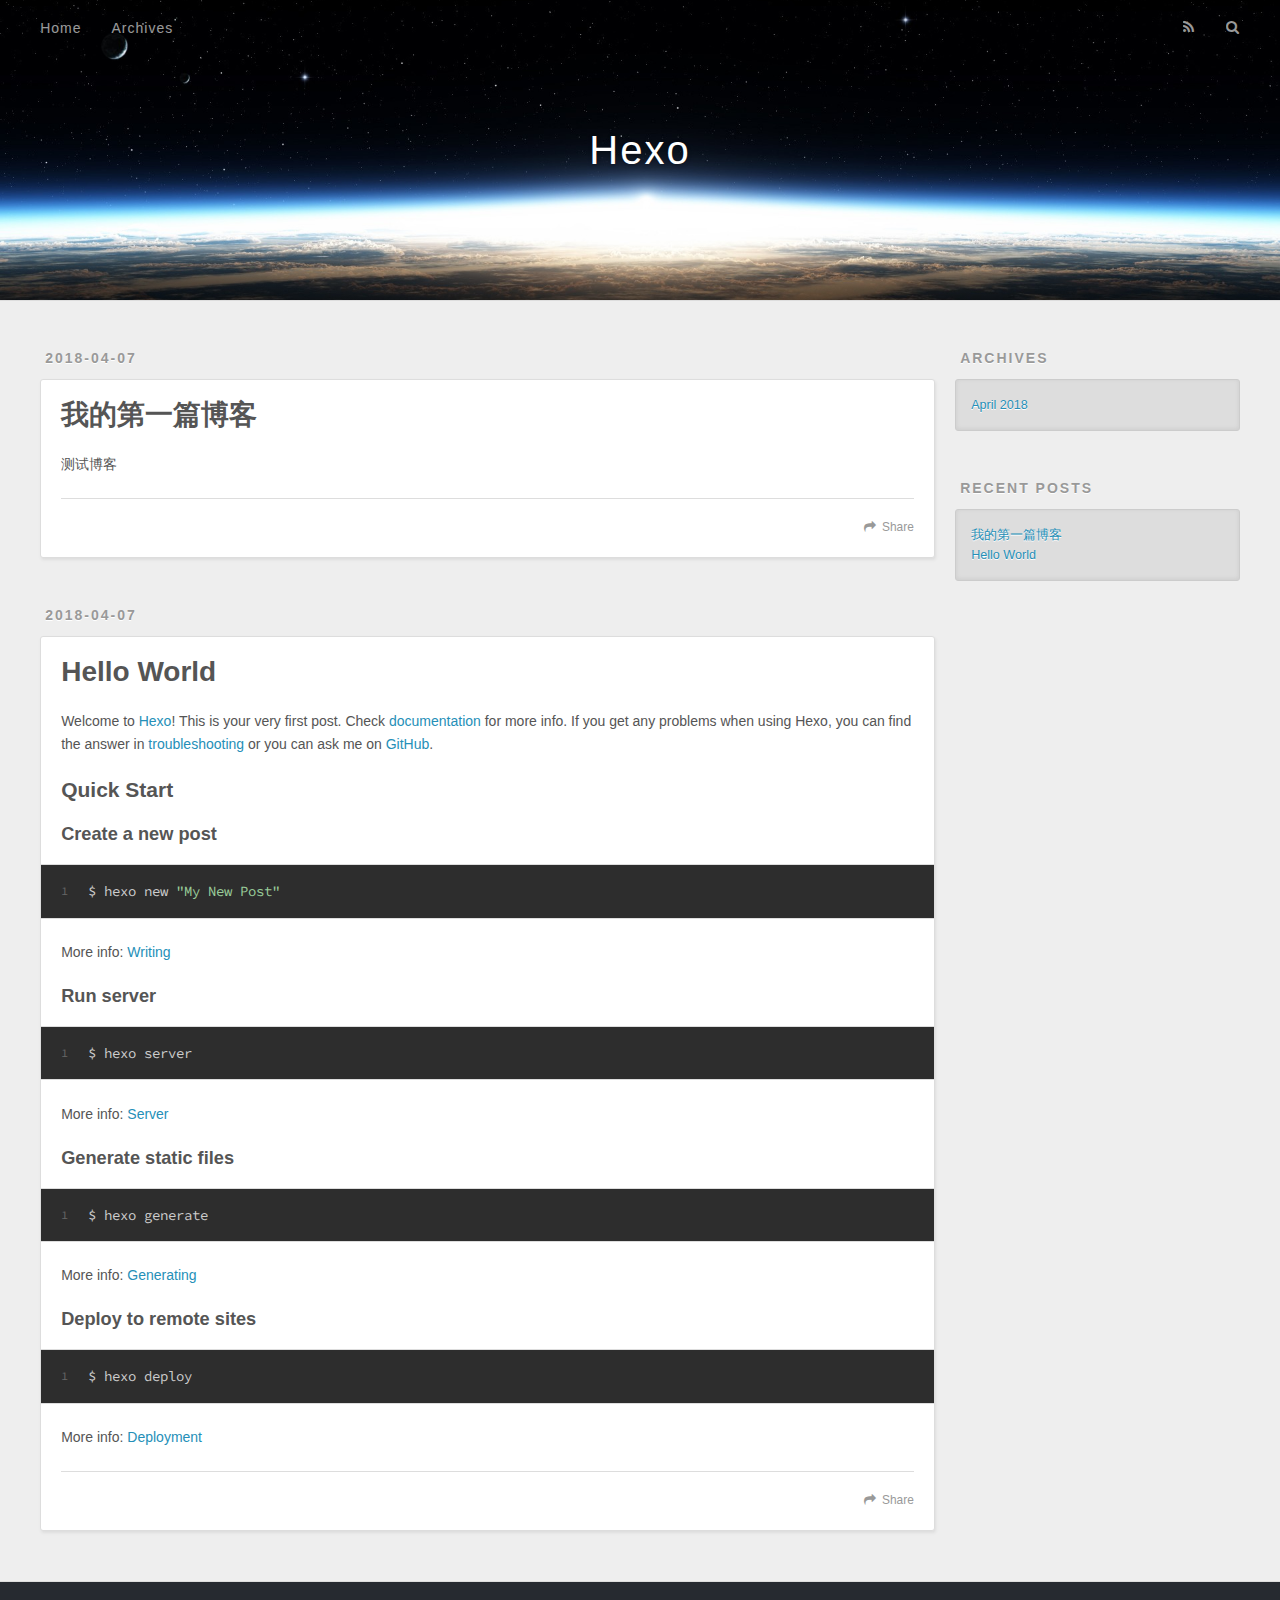
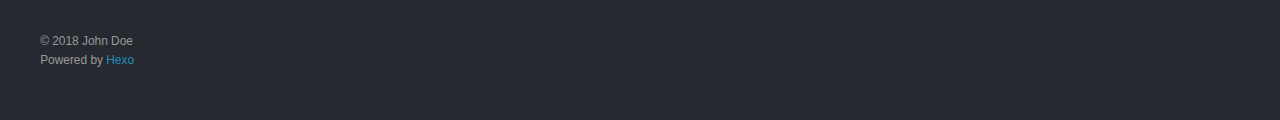
==== index.html @ ef16fef9 "Site updated: 2018-04-07 22:58:11" ====
<!DOCTYPE html>
<html>
<head>
  <meta charset="utf-8">
  
  <title>Hexo</title>
  <meta name="viewport" content="width=device-width, initial-scale=1, maximum-scale=1">
  <meta property="og:type" content="website">
<meta property="og:title" content="Hexo">
<meta property="og:url" content="http://yoursite.com/index.html">
<meta property="og:site_name" content="Hexo">
<meta property="og:locale" content="default">
<meta name="twitter:card" content="summary">
<meta name="twitter:title" content="Hexo">
  
    <link rel="alternate" href="/atom.xml" title="Hexo" type="application/atom+xml">
  
  
    <link rel="icon" href="/favicon.png">
  
  
    <link href="//fonts.googleapis.com/css?family=Source+Code+Pro" rel="stylesheet" type="text/css">
  
  <link rel="stylesheet" href="/css/style.css">
  

</head>

<body>
  <div id="container">
    <div id="wrap">
      <header id="header">
  <div id="banner"></div>
  <div id="header-outer" class="outer">
    <div id="header-title" class="inner">
      <h1 id="logo-wrap">
        <a href="/" id="logo">Hexo</a>
      </h1>
      
    </div>
    <div id="header-inner" class="inner">
      <nav id="main-nav">
        <a id="main-nav-toggle" class="nav-icon"></a>
        
          <a class="main-nav-link" href="/">Home</a>
        
          <a class="main-nav-link" href="/archives">Archives</a>
        
      </nav>
      <nav id="sub-nav">
        
          <a id="nav-rss-link" class="nav-icon" href="/atom.xml" title="RSS Feed"></a>
        
        <a id="nav-search-btn" class="nav-icon" title="Search"></a>
      </nav>
      <div id="search-form-wrap">
        <form action="//google.com/search" method="get" accept-charset="UTF-8" class="search-form"><input type="search" name="q" class="search-form-input" placeholder="Search"><button type="submit" class="search-form-submit">&#xF002;</button><input type="hidden" name="sitesearch" value="http://yoursite.com"></form>
      </div>
    </div>
  </div>
</header>
      <div class="outer">
        <section id="main">
  
    <article id="post-我的第一篇博客" class="article article-type-post" itemscope itemprop="blogPost">
  <div class="article-meta">
    <a href="/2018/04/07/我的第一篇博客/" class="article-date">
  <time datetime="2018-04-07T14:52:56.000Z" itemprop="datePublished">2018-04-07</time>
</a>
    
  </div>
  <div class="article-inner">
    
    
      <header class="article-header">
        
  
    <h1 itemprop="name">
      <a class="article-title" href="/2018/04/07/我的第一篇博客/">我的第一篇博客</a>
    </h1>
  

      </header>
    
    <div class="article-entry" itemprop="articleBody">
      
        <p>测试博客</p>

      
    </div>
    <footer class="article-footer">
      <a data-url="http://yoursite.com/2018/04/07/我的第一篇博客/" data-id="cjfpi7eog0001kys7qagtbbgw" class="article-share-link">Share</a>
      
      
    </footer>
  </div>
  
</article>


  
    <article id="post-hello-world" class="article article-type-post" itemscope itemprop="blogPost">
  <div class="article-meta">
    <a href="/2018/04/07/hello-world/" class="article-date">
  <time datetime="2018-04-07T14:09:27.000Z" itemprop="datePublished">2018-04-07</time>
</a>
    
  </div>
  <div class="article-inner">
    
    
      <header class="article-header">
        
  
    <h1 itemprop="name">
      <a class="article-title" href="/2018/04/07/hello-world/">Hello World</a>
    </h1>
  

      </header>
    
    <div class="article-entry" itemprop="articleBody">
      
        <p>Welcome to <a href="https://hexo.io/" target="_blank" rel="noopener">Hexo</a>! This is your very first post. Check <a href="https://hexo.io/docs/" target="_blank" rel="noopener">documentation</a> for more info. If you get any problems when using Hexo, you can find the answer in <a href="https://hexo.io/docs/troubleshooting.html" target="_blank" rel="noopener">troubleshooting</a> or you can ask me on <a href="https://github.com/hexojs/hexo/issues" target="_blank" rel="noopener">GitHub</a>.</p>
<h2 id="Quick-Start"><a href="#Quick-Start" class="headerlink" title="Quick Start"></a>Quick Start</h2><h3 id="Create-a-new-post"><a href="#Create-a-new-post" class="headerlink" title="Create a new post"></a>Create a new post</h3><figure class="highlight bash"><table><tr><td class="gutter"><pre><span class="line">1</span><br></pre></td><td class="code"><pre><span class="line">$ hexo new <span class="string">"My New Post"</span></span><br></pre></td></tr></table></figure>
<p>More info: <a href="https://hexo.io/docs/writing.html" target="_blank" rel="noopener">Writing</a></p>
<h3 id="Run-server"><a href="#Run-server" class="headerlink" title="Run server"></a>Run server</h3><figure class="highlight bash"><table><tr><td class="gutter"><pre><span class="line">1</span><br></pre></td><td class="code"><pre><span class="line">$ hexo server</span><br></pre></td></tr></table></figure>
<p>More info: <a href="https://hexo.io/docs/server.html" target="_blank" rel="noopener">Server</a></p>
<h3 id="Generate-static-files"><a href="#Generate-static-files" class="headerlink" title="Generate static files"></a>Generate static files</h3><figure class="highlight bash"><table><tr><td class="gutter"><pre><span class="line">1</span><br></pre></td><td class="code"><pre><span class="line">$ hexo generate</span><br></pre></td></tr></table></figure>
<p>More info: <a href="https://hexo.io/docs/generating.html" target="_blank" rel="noopener">Generating</a></p>
<h3 id="Deploy-to-remote-sites"><a href="#Deploy-to-remote-sites" class="headerlink" title="Deploy to remote sites"></a>Deploy to remote sites</h3><figure class="highlight bash"><table><tr><td class="gutter"><pre><span class="line">1</span><br></pre></td><td class="code"><pre><span class="line">$ hexo deploy</span><br></pre></td></tr></table></figure>
<p>More info: <a href="https://hexo.io/docs/deployment.html" target="_blank" rel="noopener">Deployment</a></p>

      
    </div>
    <footer class="article-footer">
      <a data-url="http://yoursite.com/2018/04/07/hello-world/" data-id="cjfpi7eo90000kys7utnpmpdx" class="article-share-link">Share</a>
      
      
    </footer>
  </div>
  
</article>


  

</section>
        
          <aside id="sidebar">
  
    

  
    

  
    
  
    
  <div class="widget-wrap">
    <h3 class="widget-title">Archives</h3>
    <div class="widget">
      <ul class="archive-list"><li class="archive-list-item"><a class="archive-list-link" href="/archives/2018/04/">April 2018</a></li></ul>
    </div>
  </div>


  
    
  <div class="widget-wrap">
    <h3 class="widget-title">Recent Posts</h3>
    <div class="widget">
      <ul>
        
          <li>
            <a href="/2018/04/07/我的第一篇博客/">我的第一篇博客</a>
          </li>
        
          <li>
            <a href="/2018/04/07/hello-world/">Hello World</a>
          </li>
        
      </ul>
    </div>
  </div>

  
</aside>
        
      </div>
      <footer id="footer">
  
  <div class="outer">
    <div id="footer-info" class="inner">
      &copy; 2018 John Doe<br>
      Powered by <a href="http://hexo.io/" target="_blank">Hexo</a>
    </div>
  </div>
</footer>
    </div>
    <nav id="mobile-nav">
  
    <a href="/" class="mobile-nav-link">Home</a>
  
    <a href="/archives" class="mobile-nav-link">Archives</a>
  
</nav>
    

<script src="//ajax.googleapis.com/ajax/libs/jquery/2.0.3/jquery.min.js"></script>


  <link rel="stylesheet" href="/fancybox/jquery.fancybox.css">
  <script src="/fancybox/jquery.fancybox.pack.js"></script>


<script src="/js/script.js"></script>

  </div>
</body>
</html>
---- css/style.css ----
body {
  width: 100%;
}
body:before,
body:after {
  content: "";
  display: table;
}
body:after {
  clear: both;
}
html,
body,
div,
span,
applet,
object,
iframe,
h1,
h2,
h3,
h4,
h5,
h6,
p,
blockquote,
pre,
a,
abbr,
acronym,
address,
big,
cite,
code,
del,
dfn,
em,
img,
ins,
kbd,
q,
s,
samp,
small,
strike,
strong,
sub,
sup,
tt,
var,
dl,
dt,
dd,
ol,
ul,
li,
fieldset,
form,
label,
legend,
table,
caption,
tbody,
tfoot,
thead,
tr,
th,
td {
  margin: 0;
  padding: 0;
  border: 0;
  outline: 0;
  font-weight: inherit;
  font-style: inherit;
  font-family: inherit;
  font-size: 100%;
  vertical-align: baseline;
}
body {
  line-height: 1;
  color: #000;
  background: #fff;
}
ol,
ul {
  list-style: none;
}
table {
  border-collapse: separate;
  border-spacing: 0;
  vertical-align: middle;
}
caption,
th,
td {
  text-align: left;
  font-weight: normal;
  vertical-align: middle;
}
a img {
  border: none;
}
input,
button {
  margin: 0;
  padding: 0;
}
input::-moz-focus-inner,
button::-moz-focus-inner {
  border: 0;
  padding: 0;
}
@font-face {
  font-family: FontAwesome;
  font-style: normal;
  font-weight: normal;
  src: url("fonts/fontawesome-webfont.eot?v=#4.0.3");
  src: url("fonts/fontawesome-webfont.eot?#iefix&v=#4.0.3") format("embedded-opentype"), url("fonts/fontawesome-webfont.woff?v=#4.0.3") format("woff"), url("fonts/fontawesome-webfont.ttf?v=#4.0.3") format("truetype"), url("fonts/fontawesome-webfont.svg#fontawesomeregular?v=#4.0.3") format("svg");
}
html,
body,
#container {
  height: 100%;
}
body {
  background: #eee;
  font: 14px "Helvetica Neue", Helvetica, Arial, sans-serif;
  -webkit-text-size-adjust: 100%;
}
.outer {
  max-width: 1220px;
  margin: 0 auto;
  padding: 0 20px;
}
.outer:before,
.outer:after {
  content: "";
  display: table;
}
.outer:after {
  clear: both;
}
.inner {
  display: inline;
  float: left;
  width: 98.33333333333333%;
  margin: 0 0.833333333333333%;
}
.left,
.alignleft {
  float: left;
}
.right,
.alignright {
  float: right;
}
.clear {
  clear: both;
}
#container {
  position: relative;
}
.mobile-nav-on {
  overflow: hidden;
}
#wrap {
  height: 100%;
  width: 100%;
  position: absolute;
  top: 0;
  left: 0;
  -webkit-transition: 0.2s ease-out;
  -moz-transition: 0.2s ease-out;
  -ms-transition: 0.2s ease-out;
  transition: 0.2s ease-out;
  z-index: 1;
  background: #eee;
}
.mobile-nav-on #wrap {
  left: 280px;
}
@media screen and (min-width: 768px) {
  #main {
    display: inline;
    float: left;
    width: 73.33333333333333%;
    margin: 0 0.833333333333333%;
  }
}
.article-date,
.article-category-link,
.archive-year,
.widget-title {
  text-decoration: none;
  text-transform: uppercase;
  letter-spacing: 2px;
  color: #999;
  margin-bottom: 1em;
  margin-left: 5px;
  line-height: 1em;
  text-shadow: 0 1px #fff;
  font-weight: bold;
}
.article-inner,
.archive-article-inner {
  background: #fff;
  -webkit-box-shadow: 1px 2px 3px #ddd;
  box-shadow: 1px 2px 3px #ddd;
  border: 1px solid #ddd;
  border-radius: 3px;
}
.article-entry h1,
.widget h1 {
  font-size: 2em;
}
.article-entry h2,
.widget h2 {
  font-size: 1.5em;
}
.article-entry h3,
.widget h3 {
  font-size: 1.3em;
}
.article-entry h4,
.widget h4 {
  font-size: 1.2em;
}
.article-entry h5,
.widget h5 {
  font-size: 1em;
}
.article-entry h6,
.widget h6 {
  font-size: 1em;
  color: #999;
}
.article-entry hr,
.widget hr {
  border: 1px dashed #ddd;
}
.article-entry strong,
.widget strong {
  font-weight: bold;
}
.article-entry em,
.widget em,
.article-entry cite,
.widget cite {
  font-style: italic;
}
.article-entry sup,
.widget sup,
.article-entry sub,
.widget sub {
  font-size: 0.75em;
  line-height: 0;
  position: relative;
  vertical-align: baseline;
}
.article-entry sup,
.widget sup {
  top: -0.5em;
}
.article-entry sub,
.widget sub {
  bottom: -0.2em;
}
.article-entry small,
.widget small {
  font-size: 0.85em;
}
.article-entry acronym,
.widget acronym,
.article-entry abbr,
.widget abbr {
  border-bottom: 1px dotted;
}
.article-entry ul,
.widget ul,
.article-entry ol,
.widget ol,
.article-entry dl,
.widget dl {
  margin: 0 20px;
  line-height: 1.6em;
}
.article-entry ul ul,
.widget ul ul,
.article-entry ol ul,
.widget ol ul,
.article-entry ul ol,
.widget ul ol,
.article-entry ol ol,
.widget ol ol {
  margin-top: 0;
  margin-bottom: 0;
}
.article-entry ul,
.widget ul {
  list-style: disc;
}
.article-entry ol,
.widget ol {
  list-style: decimal;
}
.article-entry dt,
.widget dt {
  font-weight: bold;
}
#header {
  height: 300px;
  position: relative;
  border-bottom: 1px solid #ddd;
}
#header:before,
#header:after {
  content: "";
  position: absolute;
  left: 0;
  right: 0;
  height: 40px;
}
#header:before {
  top: 0;
  background: -webkit-linear-gradient(rgba(0,0,0,0.2), transparent);
  background: -moz-linear-gradient(rgba(0,0,0,0.2), transparent);
  background: -ms-linear-gradient(rgba(0,0,0,0.2), transparent);
  background: linear-gradient(rgba(0,0,0,0.2), transparent);
}
#header:after {
  bottom: 0;
  background: -webkit-linear-gradient(transparent, rgba(0,0,0,0.2));
  background: -moz-linear-gradient(transparent, rgba(0,0,0,0.2));
  background: -ms-linear-gradient(transparent, rgba(0,0,0,0.2));
  background: linear-gradient(transparent, rgba(0,0,0,0.2));
}
#header-outer {
  height: 100%;
  position: relative;
}
#header-inner {
  position: relative;
  overflow: hidden;
}
#banner {
  position: absolute;
  top: 0;
  left: 0;
  width: 100%;
  height: 100%;
  background: url("images/banner.jpg") center #000;
  -webkit-background-size: cover;
  -moz-background-size: cover;
  background-size: cover;
  z-index: -1;
}
#header-title {
  text-align: center;
  height: 40px;
  position: absolute;
  top: 50%;
  left: 0;
  margin-top: -20px;
}
#logo,
#subtitle {
  text-decoration: none;
  color: #fff;
  font-weight: 300;
  text-shadow: 0 1px 4px rgba(0,0,0,0.3);
}
#logo {
  font-size: 40px;
  line-height: 40px;
  letter-spacing: 2px;
}
#subtitle {
  font-size: 16px;
  line-height: 16px;
  letter-spacing: 1px;
}
#subtitle-wrap {
  margin-top: 16px;
}
#main-nav {
  float: left;
  margin-left: -15px;
}
.nav-icon,
.main-nav-link {
  float: left;
  color: #fff;
  opacity: 0.6;
  text-decoration: none;
  text-shadow: 0 1px rgba(0,0,0,0.2);
  -webkit-transition: opacity 0.2s;
  -moz-transition: opacity 0.2s;
  -ms-transition: opacity 0.2s;
  transition: opacity 0.2s;
  display: block;
  padding: 20px 15px;
}
.nav-icon:hover,
.main-nav-link:hover {
  opacity: 1;
}
.nav-icon {
  font-family: FontAwesome;
  text-align: center;
  font-size: 14px;
  width: 14px;
  height: 14px;
  padding: 20px 15px;
  position: relative;
  cursor: pointer;
}
.main-nav-link {
  font-weight: 300;
  letter-spacing: 1px;
}
@media screen and (max-width: 479px) {
  .main-nav-link {
    display: none;
  }
}
#main-nav-toggle {
  display: none;
}
#main-nav-toggle:before {
  content: "\f0c9";
}
@media screen and (max-width: 479px) {
  #main-nav-toggle {
    display: block;
  }
}
#sub-nav {
  float: right;
  margin-right: -15px;
}
#nav-rss-link:before {
  content: "\f09e";
}
#nav-search-btn:before {
  content: "\f002";
}
#search-form-wrap {
  position: absolute;
  top: 15px;
  width: 150px;
  height: 30px;
  right: -150px;
  opacity: 0;
  -webkit-transition: 0.2s ease-out;
  -moz-transition: 0.2s ease-out;
  -ms-transition: 0.2s ease-out;
  transition: 0.2s ease-out;
}
#search-form-wrap.on {
  opacity: 1;
  right: 0;
}
@media screen and (max-width: 479px) {
  #search-form-wrap {
    width: 100%;
    right: -100%;
  }
}
.search-form {
  position: absolute;
  top: 0;
  left: 0;
  right: 0;
  background: #fff;
  padding: 5px 15px;
  border-radius: 15px;
  -webkit-box-shadow: 0 0 10px rgba(0,0,0,0.3);
  box-shadow: 0 0 10px rgba(0,0,0,0.3);
}
.search-form-input {
  border: none;
  background: none;
  color: #555;
  width: 100%;
  font: 13px "Helvetica Neue", Helvetica, Arial, sans-serif;
  outline: none;
}
.search-form-input::-webkit-search-results-decoration,
.search-form-input::-webkit-search-cancel-button {
  -webkit-appearance: none;
}
.search-form-submit {
  position: absolute;
  top: 50%;
  right: 10px;
  margin-top: -7px;
  font: 13px FontAwesome;
  border: none;
  background: none;
  color: #bbb;
  cursor: pointer;
}
.search-form-submit:hover,
.search-form-submit:focus {
  color: #777;
}
.article {
  margin: 50px 0;
}
.article-inner {
  overflow: hidden;
}
.article-meta:before,
.article-meta:after {
  content: "";
  display: table;
}
.article-meta:after {
  clear: both;
}
.article-date {
  float: left;
}
.article-category {
  float: left;
  line-height: 1em;
  color: #ccc;
  text-shadow: 0 1px #fff;
  margin-left: 8px;
}
.article-category:before {
  content: "\2022";
}
.article-category-link {
  margin: 0 12px 1em;
}
.article-header {
  padding: 20px 20px 0;
}
.article-title {
  text-decoration: none;
  font-size: 2em;
  font-weight: bold;
  color: #555;
  line-height: 1.1em;
  -webkit-transition: color 0.2s;
  -moz-transition: color 0.2s;
  -ms-transition: color 0.2s;
  transition: color 0.2s;
}
a.article-title:hover {
  color: #258fb8;
}
.article-entry {
  color: #555;
  padding: 0 20px;
}
.article-entry:before,
.article-entry:after {
  content: "";
  display: table;
}
.article-entry:after {
  clear: both;
}
.article-entry p,
.article-entry table {
  line-height: 1.6em;
  margin: 1.6em 0;
}
.article-entry h1,
.article-entry h2,
.article-entry h3,
.article-entry h4,
.article-entry h5,
.article-entry h6 {
  font-weight: bold;
}
.article-entry h1,
.article-entry h2,
.article-entry h3,
.article-entry h4,
.article-entry h5,
.article-entry h6 {
  line-height: 1.1em;
  margin: 1.1em 0;
}
.article-entry a {
  color: #258fb8;
  text-decoration: none;
}
.article-entry a:hover {
  text-decoration: underline;
}
.article-entry ul,
.article-entry ol,
.article-entry dl {
  margin-top: 1.6em;
  margin-bottom: 1.6em;
}
.article-entry img,
.article-entry video {
  max-width: 100%;
  height: auto;
  display: block;
  margin: auto;
}
.article-entry iframe {
  border: none;
}
.article-entry table {
  width: 100%;
  border-collapse: collapse;
  border-spacing: 0;
}
.article-entry th {
  font-weight: bold;
  border-bottom: 3px solid #ddd;
  padding-bottom: 0.5em;
}
.article-entry td {
  border-bottom: 1px solid #ddd;
  padding: 10px 0;
}
.article-entry blockquote {
  font-family: Georgia, "Times New Roman", serif;
  font-size: 1.4em;
  margin: 1.6em 20px;
  text-align: center;
}
.article-entry blockquote footer {
  font-size: 14px;
  margin: 1.6em 0;
  font-family: "Helvetica Neue", Helvetica, Arial, sans-serif;
}
.article-entry blockquote footer cite:before {
  content: "—";
  padding: 0 0.5em;
}
.article-entry .pullquote {
  text-align: left;
  width: 45%;
  margin: 0;
}
.article-entry .pullquote.left {
  margin-left: 0.5em;
  margin-right: 1em;
}
.article-entry .pullquote.right {
  margin-right: 0.5em;
  margin-left: 1em;
}
.article-entry .caption {
  color: #999;
  display: block;
  font-size: 0.9em;
  margin-top: 0.5em;
  position: relative;
  text-align: center;
}
.article-entry .video-container {
  position: relative;
  padding-top: 56.25%;
  height: 0;
  overflow: hidden;
}
.article-entry .video-container iframe,
.article-entry .video-container object,
.article-entry .video-container embed {
  position: absolute;
  top: 0;
  left: 0;
  width: 100%;
  height: 100%;
  margin-top: 0;
}
.article-more-link a {
  display: inline-block;
  line-height: 1em;
  padding: 6px 15px;
  border-radius: 15px;
  background: #eee;
  color: #999;
  text-shadow: 0 1px #fff;
  text-decoration: none;
}
.article-more-link a:hover {
  background: #258fb8;
  color: #fff;
  text-decoration: none;
  text-shadow: 0 1px #1e7293;
}
.article-footer {
  font-size: 0.85em;
  line-height: 1.6em;
  border-top: 1px solid #ddd;
  padding-top: 1.6em;
  margin: 0 20px 20px;
}
.article-footer:before,
.article-footer:after {
  content: "";
  display: table;
}
.article-footer:after {
  clear: both;
}
.article-footer a {
  color: #999;
  text-decoration: none;
}
.article-footer a:hover {
  color: #555;
}
.article-tag-list-item {
  float: left;
  margin-right: 10px;
}
.article-tag-list-link:before {
  content: "#";
}
.article-comment-link {
  float: right;
}
.article-comment-link:before {
  content: "\f075";
  font-family: FontAwesome;
  padding-right: 8px;
}
.article-share-link {
  cursor: pointer;
  float: right;
  margin-left: 20px;
}
.article-share-link:before {
  content: "\f064";
  font-family: FontAwesome;
  padding-right: 6px;
}
#article-nav {
  position: relative;
}
#article-nav:before,
#article-nav:after {
  content: "";
  display: table;
}
#article-nav:after {
  clear: both;
}
@media screen and (min-width: 768px) {
  #article-nav {
    margin: 50px 0;
  }
  #article-nav:before {
    width: 8px;
    height: 8px;
    position: absolute;
    top: 50%;
    left: 50%;
    margin-top: -4px;
    margin-left: -4px;
    content: "";
    border-radius: 50%;
    background: #ddd;
    -webkit-box-shadow: 0 1px 2px #fff;
    box-shadow: 0 1px 2px #fff;
  }
}
.article-nav-link-wrap {
  text-decoration: none;
  text-shadow: 0 1px #fff;
  color: #999;
  -webkit-box-sizing: border-box;
  -moz-box-sizing: border-box;
  box-sizing: border-box;
  margin-top: 50px;
  text-align: center;
  display: block;
}
.article-nav-link-wrap:hover {
  color: #555;
}
@media screen and (min-width: 768px) {
  .article-nav-link-wrap {
    width: 50%;
    margin-top: 0;
  }
}
@media screen and (min-width: 768px) {
  #article-nav-newer {
    float: left;
    text-align: right;
    padding-right: 20px;
  }
}
@media screen and (min-width: 768px) {
  #article-nav-older {
    float: right;
    text-align: left;
    padding-left: 20px;
  }
}
.article-nav-caption {
  text-transform: uppercase;
  letter-spacing: 2px;
  color: #ddd;
  line-height: 1em;
  font-weight: bold;
}
#article-nav-newer .article-nav-caption {
  margin-right: -2px;
}
.article-nav-title {
  font-size: 0.85em;
  line-height: 1.6em;
  margin-top: 0.5em;
}
.article-share-box {
  position: absolute;
  display: none;
  background: #fff;
  -webkit-box-shadow: 1px 2px 10px rgba(0,0,0,0.2);
  box-shadow: 1px 2px 10px rgba(0,0,0,0.2);
  border-radius: 3px;
  margin-left: -145px;
  overflow: hidden;
  z-index: 1;
}
.article-share-box.on {
  display: block;
}
.article-share-input {
  width: 100%;
  background: none;
  -webkit-box-sizing: border-box;
  -moz-box-sizing: border-box;
  box-sizing: border-box;
  font: 14px "Helvetica Neue", Helvetica, Arial, sans-serif;
  padding: 0 15px;
  color: #555;
  outline: none;
  border: 1px solid #ddd;
  border-radius: 3px 3px 0 0;
  height: 36px;
  line-height: 36px;
}
.article-share-links {
  background: #eee;
}
.article-share-links:before,
.article-share-links:after {
  content: "";
  display: table;
}
.article-share-links:after {
  clear: both;
}
.article-share-twitter,
.article-share-facebook,
.article-share-pinterest,
.article-share-google {
  width: 50px;
  height: 36px;
  display: block;
  float: left;
  position: relative;
  color: #999;
  text-shadow: 0 1px #fff;
}
.article-share-twitter:before,
.article-share-facebook:before,
.article-share-pinterest:before,
.article-share-google:before {
  font-size: 20px;
  font-family: FontAwesome;
  width: 20px;
  height: 20px;
  position: absolute;
  top: 50%;
  left: 50%;
  margin-top: -10px;
  margin-left: -10px;
  text-align: center;
}
.article-share-twitter:hover,
.article-share-facebook:hover,
.article-share-pinterest:hover,
.article-share-google:hover {
  color: #fff;
}
.article-share-twitter:before {
  content: "\f099";
}
.article-share-twitter:hover {
  background: #00aced;
  text-shadow: 0 1px #008abe;
}
.article-share-facebook:before {
  content: "\f09a";
}
.article-share-facebook:hover {
  background: #3b5998;
  text-shadow: 0 1px #2f477a;
}
.article-share-pinterest:before {
  content: "\f0d2";
}
.article-share-pinterest:hover {
  background: #cb2027;
  text-shadow: 0 1px #a21a1f;
}
.article-share-google:before {
  content: "\f0d5";
}
.article-share-google:hover {
  background: #dd4b39;
  text-shadow: 0 1px #be3221;
}
.article-gallery {
  background: #000;
  position: relative;
}
.article-gallery-photos {
  position: relative;
  overflow: hidden;
}
.article-gallery-img {
  display: none;
  max-width: 100%;
}
.article-gallery-img:first-child {
  display: block;
}
.article-gallery-img.loaded {
  position: absolute;
  display: block;
}
.article-gallery-img img {
  display: block;
  max-width: 100%;
  margin: 0 auto;
}
#comments {
  background: #fff;
  -webkit-box-shadow: 1px 2px 3px #ddd;
  box-shadow: 1px 2px 3px #ddd;
  padding: 20px;
  border: 1px solid #ddd;
  border-radius: 3px;
  margin: 50px 0;
}
#comments a {
  color: #258fb8;
}
.archives-wrap {
  margin: 50px 0;
}
.archives:before,
.archives:after {
  content: "";
  display: table;
}
.archives:after {
  clear: both;
}
.archive-year-wrap {
  margin-bottom: 1em;
}
.archives {
  -webkit-column-gap: 10px;
  -moz-column-gap: 10px;
  column-gap: 10px;
}
@media screen and (min-width: 480px) and (max-width: 767px) {
  .archives {
    -webkit-column-count: 2;
    -moz-column-count: 2;
    column-count: 2;
  }
}
@media screen and (min-width: 768px) {
  .archives {
    -webkit-column-count: 3;
    -moz-column-count: 3;
    column-count: 3;
  }
}
.archive-article {
  -webkit-column-break-inside: avoid;
  page-break-inside: avoid;
  overflow: hidden;
  break-inside: avoid-column;
}
.archive-article-inner {
  padding: 10px;
  margin-bottom: 15px;
}
.archive-article-title {
  text-decoration: none;
  font-weight: bold;
  color: #555;
  -webkit-transition: color 0.2s;
  -moz-transition: color 0.2s;
  -ms-transition: color 0.2s;
  transition: color 0.2s;
  line-height: 1.6em;
}
.archive-article-title:hover {
  color: #258fb8;
}
.archive-article-footer {
  margin-top: 1em;
}
.archive-article-date {
  color: #999;
  text-decoration: none;
  font-size: 0.85em;
  line-height: 1em;
  margin-bottom: 0.5em;
  display: block;
}
#page-nav {
  margin: 50px auto;
  background: #fff;
  -webkit-box-shadow: 1px 2px 3px #ddd;
  box-shadow: 1px 2px 3px #ddd;
  border: 1px solid #ddd;
  border-radius: 3px;
  text-align: center;
  color: #999;
  overflow: hidden;
}
#page-nav:before,
#page-nav:after {
  content: "";
  display: table;
}
#page-nav:after {
  clear: both;
}
#page-nav a,
#page-nav span {
  padding: 10px 20px;
  line-height: 1;
  height: 2ex;
}
#page-nav a {
  color: #999;
  text-decoration: none;
}
#page-nav a:hover {
  background: #999;
  color: #fff;
}
#page-nav .prev {
  float: left;
}
#page-nav .next {
  float: right;
}
#page-nav .page-number {
  display: inline-block;
}
@media screen and (max-width: 479px) {
  #page-nav .page-number {
    display: none;
  }
}
#page-nav .current {
  color: #555;
  font-weight: bold;
}
#page-nav .space {
  color: #ddd;
}
#footer {
  background: #262a30;
  padding: 50px 0;
  border-top: 1px solid #ddd;
  color: #999;
}
#footer a {
  color: #258fb8;
  text-decoration: none;
}
#footer a:hover {
  text-decoration: underline;
}
#footer-info {
  line-height: 1.6em;
  font-size: 0.85em;
}
.article-entry pre,
.article-entry .highlight {
  background: #2d2d2d;
  margin: 0 -20px;
  padding: 15px 20px;
  border-style: solid;
  border-color: #ddd;
  border-width: 1px 0;
  overflow: auto;
  color: #ccc;
  line-height: 22.400000000000002px;
}
.article-entry .highlight .gutter pre,
.article-entry .gist .gist-file .gist-data .line-numbers {
  color: #666;
  font-size: 0.85em;
}
.article-entry pre,
.article-entry code {
  font-family: "Source Code Pro", Consolas, Monaco, Menlo, Consolas, monospace;
}
.article-entry code {
  background: #eee;
  text-shadow: 0 1px #fff;
  padding: 0 0.3em;
}
.article-entry pre code {
  background: none;
  text-shadow: none;
  padding: 0;
}
.article-entry .highlight pre {
  border: none;
  margin: 0;
  padding: 0;
}
.article-entry .highlight table {
  margin: 0;
  width: auto;
}
.article-entry .highlight td {
  border: none;
  padding: 0;
}
.article-entry .highlight figcaption {
  font-size: 0.85em;
  color: #999;
  line-height: 1em;
  margin-bottom: 1em;
}
.article-entry .highlight figcaption:before,
.article-entry .highlight figcaption:after {
  content: "";
  display: table;
}
.article-entry .highlight figcaption:after {
  clear: both;
}
.article-entry .highlight figcaption a {
  float: right;
}
.article-entry .highlight .gutter pre {
  text-align: right;
  padding-right: 20px;
}
.article-entry .highlight .line {
  height: 22.400000000000002px;
}
.article-entry .highlight .line.marked {
  background: #515151;
}
.article-entry .gist {
  margin: 0 -20px;
  border-style: solid;
  border-color: #ddd;
  border-width: 1px 0;
  background: #2d2d2d;
  padding: 15px 20px 15px 0;
}
.article-entry .gist .gist-file {
  border: none;
  font-family: "Source Code Pro", Consolas, Monaco, Menlo, Consolas, monospace;
  margin: 0;
}
.article-entry .gist .gist-file .gist-data {
  background: none;
  border: none;
}
.article-entry .gist .gist-file .gist-data .line-numbers {
  background: none;
  border: none;
  padding: 0 20px 0 0;
}
.article-entry .gist .gist-file .gist-data .line-data {
  padding: 0 !important;
}
.article-entry .gist .gist-file .highlight {
  margin: 0;
  padding: 0;
  border: none;
}
.article-entry .gist .gist-file .gist-meta {
  background: #2d2d2d;
  color: #999;
  font: 0.85em "Helvetica Neue", Helvetica, Arial, sans-serif;
  text-shadow: 0 0;
  padding: 0;
  margin-top: 1em;
  margin-left: 20px;
}
.article-entry .gist .gist-file .gist-meta a {
  color: #258fb8;
  font-weight: normal;
}
.article-entry .gist .gist-file .gist-meta a:hover {
  text-decoration: underline;
}
pre .comment,
pre .title {
  color: #999;
}
pre .variable,
pre .attribute,
pre .tag,
pre .regexp,
pre .ruby .constant,
pre .xml .tag .title,
pre .xml .pi,
pre .xml .doctype,
pre .html .doctype,
pre .css .id,
pre .css .class,
pre .css .pseudo {
  color: #f2777a;
}
pre .number,
pre .preprocessor,
pre .built_in,
pre .literal,
pre .params,
pre .constant {
  color: #f99157;
}
pre .class,
pre .ruby .class .title,
pre .css .rules .attribute {
  color: #9c9;
}
pre .string,
pre .value,
pre .inheritance,
pre .header,
pre .ruby .symbol,
pre .xml .cdata {
  color: #9c9;
}
pre .css .hexcolor {
  color: #6cc;
}
pre .function,
pre .python .decorator,
pre .python .title,
pre .ruby .function .title,
pre .ruby .title .keyword,
pre .perl .sub,
pre .javascript .title,
pre .coffeescript .title {
  color: #69c;
}
pre .keyword,
pre .javascript .function {
  color: #c9c;
}
@media screen and (max-width: 479px) {
  #mobile-nav {
    position: absolute;
    top: 0;
    left: 0;
    width: 280px;
    height: 100%;
    background: #191919;
    border-right: 1px solid #fff;
  }
}
@media screen and (max-width: 479px) {
  .mobile-nav-link {
    display: block;
    color: #999;
    text-decoration: none;
    padding: 15px 20px;
    font-weight: bold;
  }
  .mobile-nav-link:hover {
    color: #fff;
  }
}
@media screen and (min-width: 768px) {
  #sidebar {
    display: inline;
    float: left;
    width: 23.333333333333332%;
    margin: 0 0.833333333333333%;
  }
}
.widget-wrap {
  margin: 50px 0;
}
.widget {
  color: #777;
  text-shadow: 0 1px #fff;
  background: #ddd;
  -webkit-box-shadow: 0 -1px 4px #ccc inset;
  box-shadow: 0 -1px 4px #ccc inset;
  border: 1px solid #ccc;
  padding: 15px;
  border-radius: 3px;
}
.widget a {
  color: #258fb8;
  text-decoration: none;
}
.widget a:hover {
  text-decoration: underline;
}
.widget ul ul,
.widget ol ul,
.widget dl ul,
.widget ul ol,
.widget ol ol,
.widget dl ol,
.widget ul dl,
.widget ol dl,
.widget dl dl {
  margin-left: 15px;
  list-style: disc;
}
.widget {
  line-height: 1.6em;
  word-wrap: break-word;
  font-size: 0.9em;
}
.widget ul,
.widget ol {
  list-style: none;
  margin: 0;
}
.widget ul ul,
.widget ol ul,
.widget ul ol,
.widget ol ol {
  margin: 0 20px;
}
.widget ul ul,
.widget ol ul {
  list-style: disc;
}
.widget ul ol,
.widget ol ol {
  list-style: decimal;
}
.category-list-count,
.tag-list-count,
.archive-list-count {
  padding-left: 5px;
  color: #999;
  font-size: 0.85em;
}
.category-list-count:before,
.tag-list-count:before,
.archive-list-count:before {
  content: "(";
}
.category-list-count:after,
.tag-list-count:after,
.archive-list-count:after {
  content: ")";
}
.tagcloud a {
  margin-right: 5px;
  display: inline-block;
}
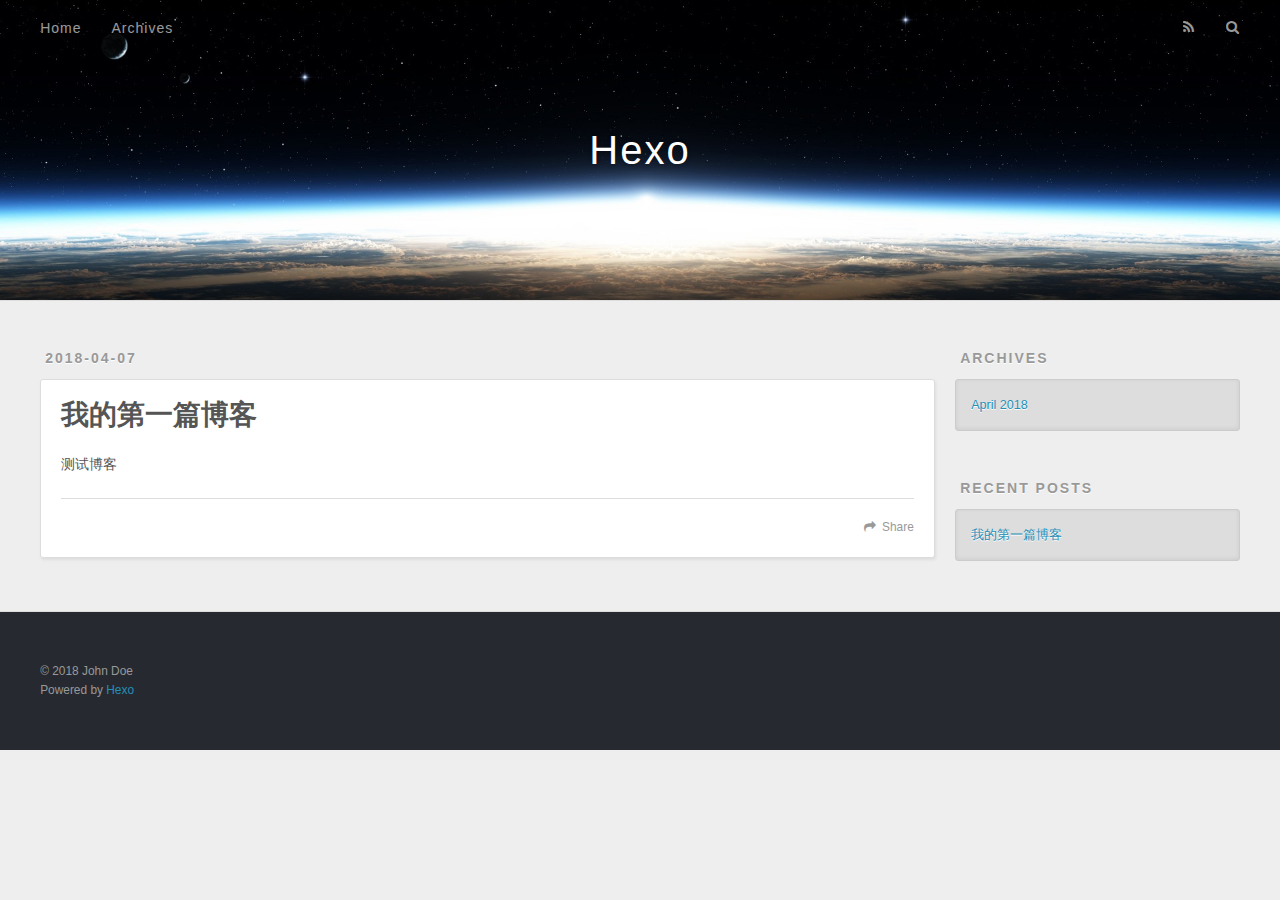
==== commit 4e301dce: "Site updated: 2018-04-07 23:03:08" ====
--- a/index.html
+++ b/index.html
@@ -89,52 +89,7 @@
       
     </div>
     <footer class="article-footer">
-      <a data-url="http://yoursite.com/2018/04/07/我的第一篇博客/" data-id="cjfpi7eog0001kys7qagtbbgw" class="article-share-link">Share</a>
-      
-      
-    </footer>
-  </div>
-  
-</article>
-
-
-  
-    <article id="post-hello-world" class="article article-type-post" itemscope itemprop="blogPost">
-  <div class="article-meta">
-    <a href="/2018/04/07/hello-world/" class="article-date">
-  <time datetime="2018-04-07T14:09:27.000Z" itemprop="datePublished">2018-04-07</time>
-</a>
-    
-  </div>
-  <div class="article-inner">
-    
-    
-      <header class="article-header">
-        
-  
-    <h1 itemprop="name">
-      <a class="article-title" href="/2018/04/07/hello-world/">Hello World</a>
-    </h1>
-  
-
-      </header>
-    
-    <div class="article-entry" itemprop="articleBody">
-      
-        <p>Welcome to <a href="https://hexo.io/" target="_blank" rel="noopener">Hexo</a>! This is your very first post. Check <a href="https://hexo.io/docs/" target="_blank" rel="noopener">documentation</a> for more info. If you get any problems when using Hexo, you can find the answer in <a href="https://hexo.io/docs/troubleshooting.html" target="_blank" rel="noopener">troubleshooting</a> or you can ask me on <a href="https://github.com/hexojs/hexo/issues" target="_blank" rel="noopener">GitHub</a>.</p>
-<h2 id="Quick-Start"><a href="#Quick-Start" class="headerlink" title="Quick Start"></a>Quick Start</h2><h3 id="Create-a-new-post"><a href="#Create-a-new-post" class="headerlink" title="Create a new post"></a>Create a new post</h3><figure class="highlight bash"><table><tr><td class="gutter"><pre><span class="line">1</span><br></pre></td><td class="code"><pre><span class="line">$ hexo new <span class="string">"My New Post"</span></span><br></pre></td></tr></table></figure>
-<p>More info: <a href="https://hexo.io/docs/writing.html" target="_blank" rel="noopener">Writing</a></p>
-<h3 id="Run-server"><a href="#Run-server" class="headerlink" title="Run server"></a>Run server</h3><figure class="highlight bash"><table><tr><td class="gutter"><pre><span class="line">1</span><br></pre></td><td class="code"><pre><span class="line">$ hexo server</span><br></pre></td></tr></table></figure>
-<p>More info: <a href="https://hexo.io/docs/server.html" target="_blank" rel="noopener">Server</a></p>
-<h3 id="Generate-static-files"><a href="#Generate-static-files" class="headerlink" title="Generate static files"></a>Generate static files</h3><figure class="highlight bash"><table><tr><td class="gutter"><pre><span class="line">1</span><br></pre></td><td class="code"><pre><span class="line">$ hexo generate</span><br></pre></td></tr></table></figure>
-<p>More info: <a href="https://hexo.io/docs/generating.html" target="_blank" rel="noopener">Generating</a></p>
-<h3 id="Deploy-to-remote-sites"><a href="#Deploy-to-remote-sites" class="headerlink" title="Deploy to remote sites"></a>Deploy to remote sites</h3><figure class="highlight bash"><table><tr><td class="gutter"><pre><span class="line">1</span><br></pre></td><td class="code"><pre><span class="line">$ hexo deploy</span><br></pre></td></tr></table></figure>
-<p>More info: <a href="https://hexo.io/docs/deployment.html" target="_blank" rel="noopener">Deployment</a></p>
-
-      
-    </div>
-    <footer class="article-footer">
-      <a data-url="http://yoursite.com/2018/04/07/hello-world/" data-id="cjfpi7eo90000kys7utnpmpdx" class="article-share-link">Share</a>
+      <a data-url="http://yoursite.com/2018/04/07/我的第一篇博客/" data-id="cjfpidthf0000lns7kfq7noar" class="article-share-link">Share</a>
       
       
     </footer>
@@ -177,10 +132,6 @@
             <a href="/2018/04/07/我的第一篇博客/">我的第一篇博客</a>
           </li>
         
-          <li>
-            <a href="/2018/04/07/hello-world/">Hello World</a>
-          </li>
-        
       </ul>
     </div>
   </div>
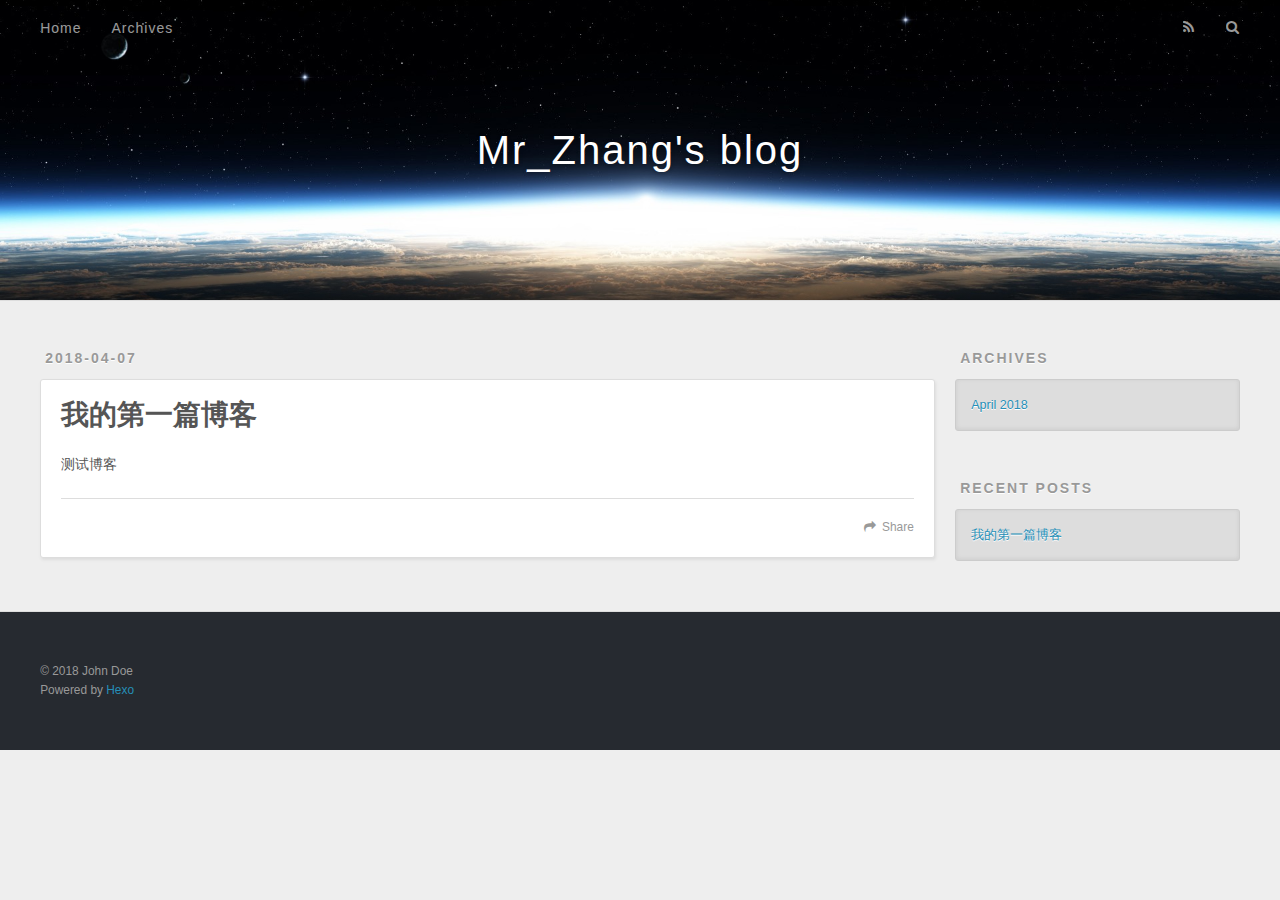
==== commit b19e4417: "Site updated: 2018-04-07 23:17:45" ====
--- a/index.html
+++ b/index.html
@@ -3,17 +3,17 @@
 <head>
   <meta charset="utf-8">
   
-  <title>Hexo</title>
+  <title>Mr_Zhang&#39;s blog</title>
   <meta name="viewport" content="width=device-width, initial-scale=1, maximum-scale=1">
   <meta property="og:type" content="website">
-<meta property="og:title" content="Hexo">
+<meta property="og:title" content="Mr_Zhang&#39;s blog">
 <meta property="og:url" content="http://yoursite.com/index.html">
-<meta property="og:site_name" content="Hexo">
+<meta property="og:site_name" content="Mr_Zhang&#39;s blog">
 <meta property="og:locale" content="default">
 <meta name="twitter:card" content="summary">
-<meta name="twitter:title" content="Hexo">
+<meta name="twitter:title" content="Mr_Zhang&#39;s blog">
   
-    <link rel="alternate" href="/atom.xml" title="Hexo" type="application/atom+xml">
+    <link rel="alternate" href="/atom.xml" title="Mr_Zhang&#39;s blog" type="application/atom+xml">
   
   
     <link rel="icon" href="/favicon.png">
@@ -34,7 +34,7 @@
   <div id="header-outer" class="outer">
     <div id="header-title" class="inner">
       <h1 id="logo-wrap">
-        <a href="/" id="logo">Hexo</a>
+        <a href="/" id="logo">Mr_Zhang&#39;s blog</a>
       </h1>
       
     </div>
@@ -89,7 +89,7 @@
       
     </div>
     <footer class="article-footer">
-      <a data-url="http://yoursite.com/2018/04/07/我的第一篇博客/" data-id="cjfpidthf0000lns7kfq7noar" class="article-share-link">Share</a>
+      <a data-url="http://yoursite.com/2018/04/07/我的第一篇博客/" data-id="cjfpiwlxz0000ows7hj4d98qd" class="article-share-link">Share</a>
       
       
     </footer>
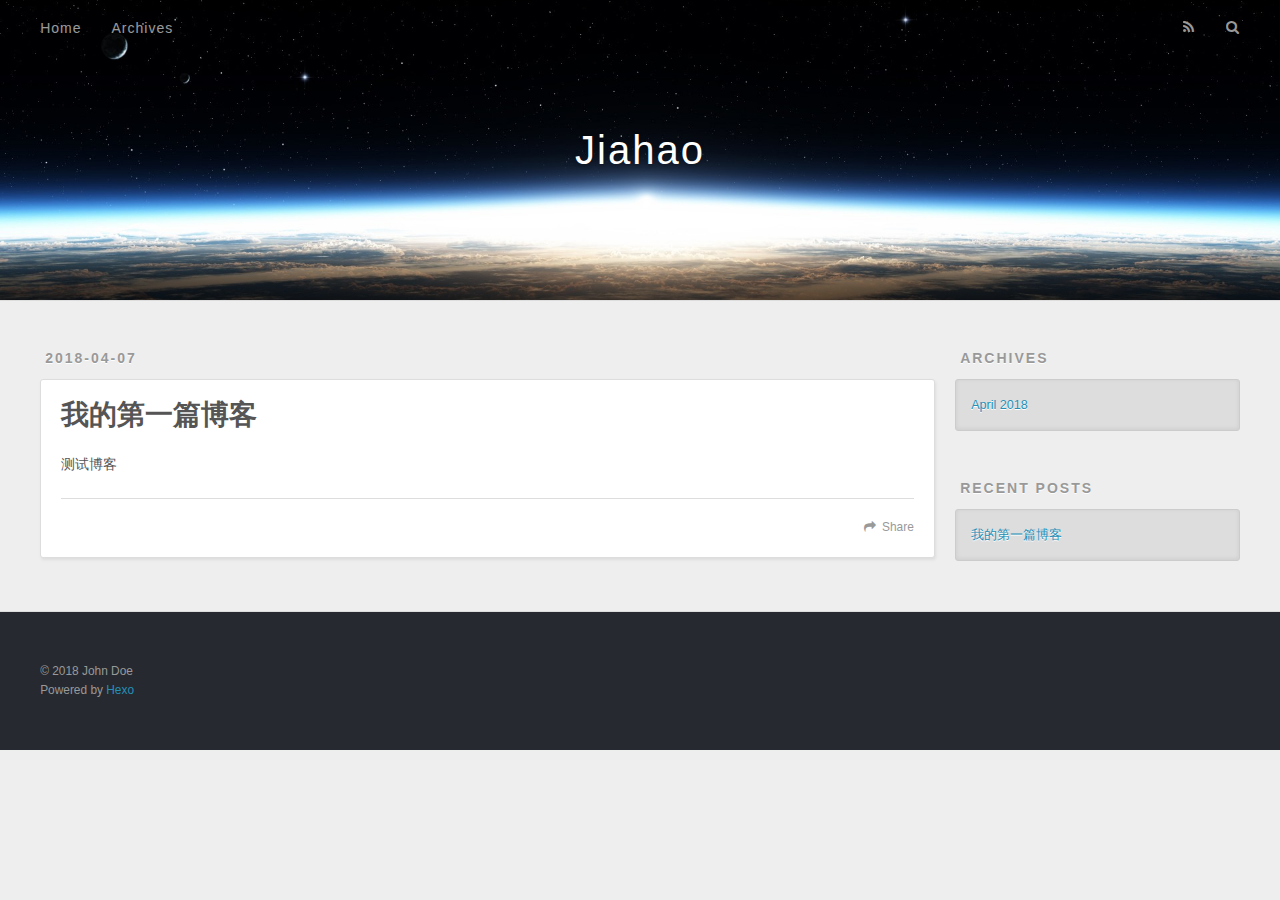
==== commit 4325da9c: "Site updated: 2018-04-07 23:21:13" ====
--- a/index.html
+++ b/index.html
@@ -3,17 +3,17 @@
 <head>
   <meta charset="utf-8">
   
-  <title>Mr_Zhang&#39;s blog</title>
+  <title>Jiahao</title>
   <meta name="viewport" content="width=device-width, initial-scale=1, maximum-scale=1">
   <meta property="og:type" content="website">
-<meta property="og:title" content="Mr_Zhang&#39;s blog">
+<meta property="og:title" content="Jiahao">
 <meta property="og:url" content="http://yoursite.com/index.html">
-<meta property="og:site_name" content="Mr_Zhang&#39;s blog">
+<meta property="og:site_name" content="Jiahao">
 <meta property="og:locale" content="default">
 <meta name="twitter:card" content="summary">
-<meta name="twitter:title" content="Mr_Zhang&#39;s blog">
+<meta name="twitter:title" content="Jiahao">
   
-    <link rel="alternate" href="/atom.xml" title="Mr_Zhang&#39;s blog" type="application/atom+xml">
+    <link rel="alternate" href="/atom.xml" title="Jiahao" type="application/atom+xml">
   
   
     <link rel="icon" href="/favicon.png">
@@ -34,7 +34,7 @@
   <div id="header-outer" class="outer">
     <div id="header-title" class="inner">
       <h1 id="logo-wrap">
-        <a href="/" id="logo">Mr_Zhang&#39;s blog</a>
+        <a href="/" id="logo">Jiahao</a>
       </h1>
       
     </div>
@@ -89,7 +89,7 @@
       
     </div>
     <footer class="article-footer">
-      <a data-url="http://yoursite.com/2018/04/07/我的第一篇博客/" data-id="cjfpiwlxz0000ows7hj4d98qd" class="article-share-link">Share</a>
+      <a data-url="http://yoursite.com/2018/04/07/我的第一篇博客/" data-id="cjfpj11ud0000pus782el40j2" class="article-share-link">Share</a>
       
       
     </footer>
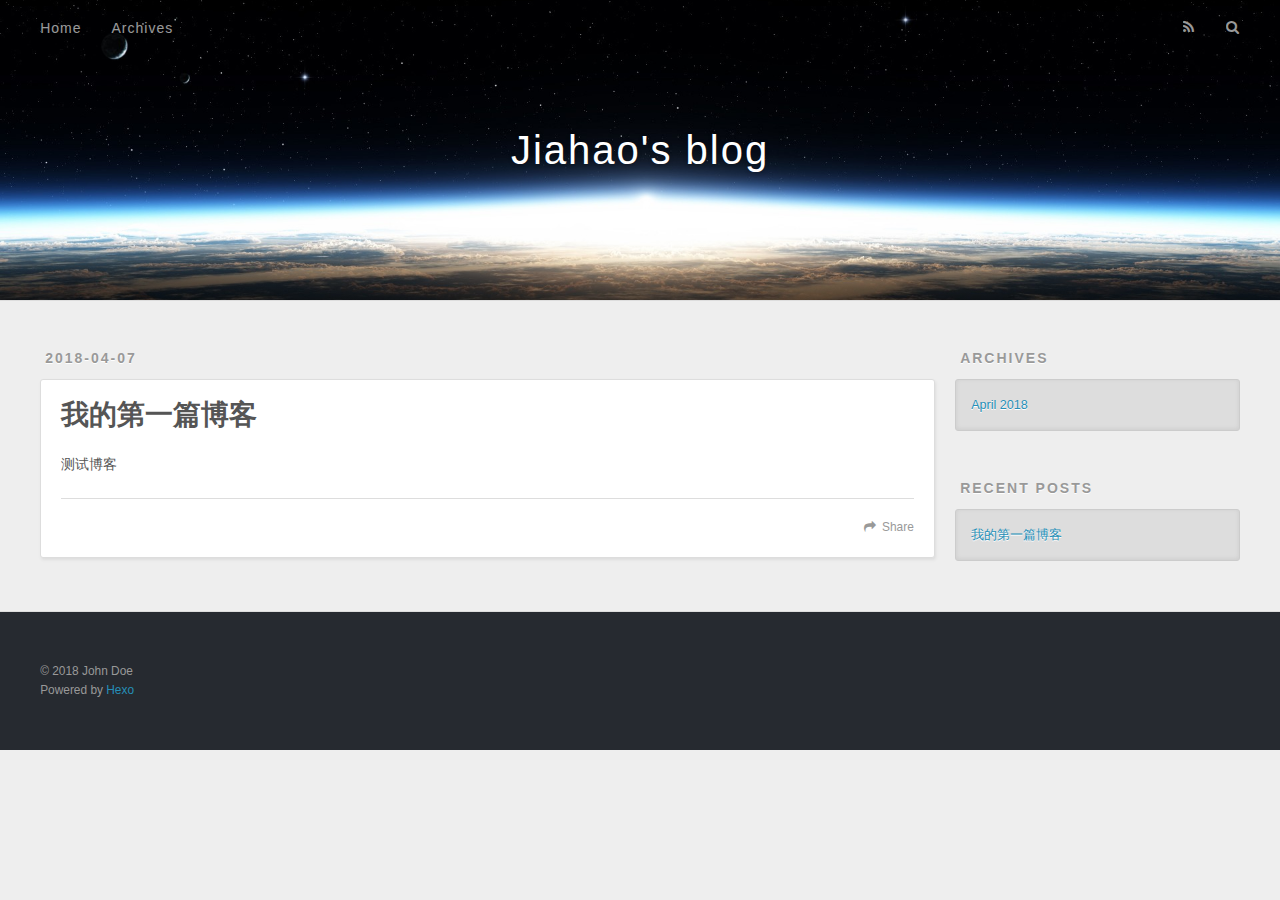
==== commit 75660dfd: "Site updated: 2018-04-07 23:25:16" ====
--- a/index.html
+++ b/index.html
@@ -3,17 +3,17 @@
 <head>
   <meta charset="utf-8">
   
-  <title>Jiahao</title>
+  <title>Jiahao&#39;s blog</title>
   <meta name="viewport" content="width=device-width, initial-scale=1, maximum-scale=1">
   <meta property="og:type" content="website">
-<meta property="og:title" content="Jiahao">
+<meta property="og:title" content="Jiahao&#39;s blog">
 <meta property="og:url" content="http://yoursite.com/index.html">
-<meta property="og:site_name" content="Jiahao">
+<meta property="og:site_name" content="Jiahao&#39;s blog">
 <meta property="og:locale" content="default">
 <meta name="twitter:card" content="summary">
-<meta name="twitter:title" content="Jiahao">
+<meta name="twitter:title" content="Jiahao&#39;s blog">
   
-    <link rel="alternate" href="/atom.xml" title="Jiahao" type="application/atom+xml">
+    <link rel="alternate" href="/atom.xml" title="Jiahao&#39;s blog" type="application/atom+xml">
   
   
     <link rel="icon" href="/favicon.png">
@@ -34,7 +34,7 @@
   <div id="header-outer" class="outer">
     <div id="header-title" class="inner">
       <h1 id="logo-wrap">
-        <a href="/" id="logo">Jiahao</a>
+        <a href="/" id="logo">Jiahao&#39;s blog</a>
       </h1>
       
     </div>
@@ -89,7 +89,7 @@
       
     </div>
     <footer class="article-footer">
-      <a data-url="http://yoursite.com/2018/04/07/我的第一篇博客/" data-id="cjfpj11ud0000pus782el40j2" class="article-share-link">Share</a>
+      <a data-url="http://yoursite.com/2018/04/07/我的第一篇博客/" data-id="cjfpj696o0000qks75cnjozn4" class="article-share-link">Share</a>
       
       
     </footer>
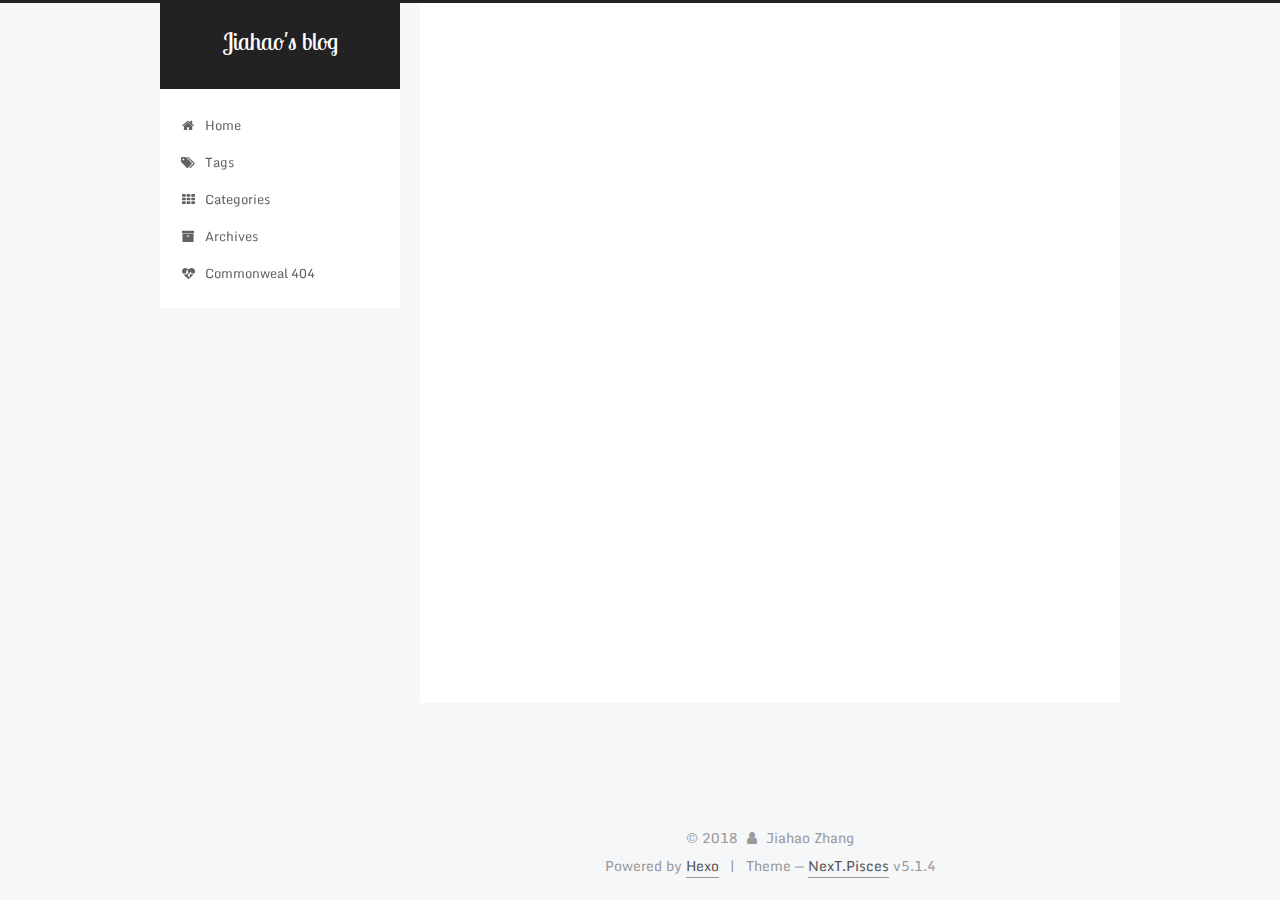
==== commit 7521aaae: "Site updated: 2018-04-08 23:05:26" ====
--- a/index.html
+++ b/index.html
@@ -1,173 +1,705 @@
 <!DOCTYPE html>
-<html>
+
+
+
+  
+
+
+<html class="theme-next pisces use-motion" lang="en">
 <head>
-  <meta charset="utf-8">
-  
-  <title>Jiahao&#39;s blog</title>
-  <meta name="viewport" content="width=device-width, initial-scale=1, maximum-scale=1">
-  <meta property="og:type" content="website">
+  <meta charset="UTF-8"/>
+<meta http-equiv="X-UA-Compatible" content="IE=edge" />
+<meta name="viewport" content="width=device-width, initial-scale=1, maximum-scale=1"/>
+<meta name="theme-color" content="#222">
+
+
+
+
+
+
+
+
+
+<meta http-equiv="Cache-Control" content="no-transform" />
+<meta http-equiv="Cache-Control" content="no-siteapp" />
+
+
+
+
+
+
+
+
+
+
+
+
+
+
+
+
+  
+  
+  <link href="/lib/fancybox/source/jquery.fancybox.css?v=2.1.5" rel="stylesheet" type="text/css" />
+
+
+
+
+  
+  
+  
+  
+
+  
+    
+    
+  
+
+  
+    
+      
+    
+
+    
+  
+
+  
+
+  
+    
+      
+    
+
+    
+  
+
+  
+    
+      
+    
+
+    
+  
+
+  
+    
+    
+    <link href="//fonts.googleapis.com/css?family=Monda:300,300italic,400,400italic,700,700italic|Roboto Slab:300,300italic,400,400italic,700,700italic|Lobster Two:300,300italic,400,400italic,700,700italic|PT Mono:300,300italic,400,400italic,700,700italic&subset=latin,latin-ext" rel="stylesheet" type="text/css">
+  
+
+
+
+
+
+
+<link href="/lib/font-awesome/css/font-awesome.min.css?v=4.6.2" rel="stylesheet" type="text/css" />
+
+<link href="/css/main.css?v=5.1.4" rel="stylesheet" type="text/css" />
+
+
+  <link rel="apple-touch-icon" sizes="180x180" href="/images/apple-touch-icon-next.png?v=5.1.4">
+
+
+  <link rel="icon" type="image/png" sizes="32x32" href="/images/favicon-32x32-next.png?v=5.1.4">
+
+
+  <link rel="icon" type="image/png" sizes="16x16" href="/images/favicon-16x16-next.png?v=5.1.4">
+
+
+  <link rel="mask-icon" href="/images/logo.svg?v=5.1.4" color="#222">
+
+
+
+
+
+  <meta name="keywords" content="Hexo, NexT" />
+
+
+
+
+
+
+
+
+
+
+<meta property="og:type" content="website">
 <meta property="og:title" content="Jiahao&#39;s blog">
 <meta property="og:url" content="http://yoursite.com/index.html">
 <meta property="og:site_name" content="Jiahao&#39;s blog">
-<meta property="og:locale" content="default">
+<meta property="og:locale" content="en">
 <meta name="twitter:card" content="summary">
 <meta name="twitter:title" content="Jiahao&#39;s blog">
-  
-    <link rel="alternate" href="/atom.xml" title="Jiahao&#39;s blog" type="application/atom+xml">
-  
-  
-    <link rel="icon" href="/favicon.png">
-  
-  
-    <link href="//fonts.googleapis.com/css?family=Source+Code+Pro" rel="stylesheet" type="text/css">
-  
-  <link rel="stylesheet" href="/css/style.css">
-  
+
+
+
+<script type="text/javascript" id="hexo.configurations">
+  var NexT = window.NexT || {};
+  var CONFIG = {
+    root: '/',
+    scheme: 'Pisces',
+    version: '5.1.4',
+    sidebar: {"position":"left","display":"post","offset":12,"b2t":false,"scrollpercent":false,"onmobile":false},
+    fancybox: true,
+    tabs: true,
+    motion: {"enable":true,"async":false,"transition":{"post_block":"fadeIn","post_header":"slideDownIn","post_body":"slideDownIn","coll_header":"slideLeftIn","sidebar":"slideUpIn"}},
+    duoshuo: {
+      userId: '0',
+      author: 'Author'
+    },
+    algolia: {
+      applicationID: '',
+      apiKey: '',
+      indexName: '',
+      hits: {"per_page":10},
+      labels: {"input_placeholder":"Search for Posts","hits_empty":"We didn't find any results for the search: ${query}","hits_stats":"${hits} results found in ${time} ms"}
+    }
+  };
+</script>
+
+
+
+  <link rel="canonical" href="http://yoursite.com/"/>
+
+
+
+
+
+  <title>Jiahao's blog</title>
+  
+
+
+
+
+
+
+
 
 </head>
 
-<body>
-  <div id="container">
-    <div id="wrap">
-      <header id="header">
-  <div id="banner"></div>
-  <div id="header-outer" class="outer">
-    <div id="header-title" class="inner">
-      <h1 id="logo-wrap">
-        <a href="/" id="logo">Jiahao&#39;s blog</a>
-      </h1>
-      
+<body itemscope itemtype="http://schema.org/WebPage" lang="en">
+
+  
+  
+    
+  
+
+  <div class="container sidebar-position-left 
+  page-home">
+    <div class="headband"></div>
+
+    <header id="header" class="header" itemscope itemtype="http://schema.org/WPHeader">
+      <div class="header-inner"><div class="site-brand-wrapper">
+  <div class="site-meta ">
+    
+
+    <div class="custom-logo-site-title">
+      <a href="/"  class="brand" rel="start">
+        <span class="logo-line-before"><i></i></span>
+        <span class="site-title">Jiahao's blog</span>
+        <span class="logo-line-after"><i></i></span>
+      </a>
     </div>
-    <div id="header-inner" class="inner">
-      <nav id="main-nav">
-        <a id="main-nav-toggle" class="nav-icon"></a>
-        
-          <a class="main-nav-link" href="/">Home</a>
-        
-          <a class="main-nav-link" href="/archives">Archives</a>
-        
-      </nav>
-      <nav id="sub-nav">
-        
-          <a id="nav-rss-link" class="nav-icon" href="/atom.xml" title="RSS Feed"></a>
-        
-        <a id="nav-search-btn" class="nav-icon" title="Search"></a>
-      </nav>
-      <div id="search-form-wrap">
-        <form action="//google.com/search" method="get" accept-charset="UTF-8" class="search-form"><input type="search" name="q" class="search-form-input" placeholder="Search"><button type="submit" class="search-form-submit">&#xF002;</button><input type="hidden" name="sitesearch" value="http://yoursite.com"></form>
-      </div>
+      
+        <p class="site-subtitle"></p>
+      
+  </div>
+
+  <div class="site-nav-toggle">
+    <button>
+      <span class="btn-bar"></span>
+      <span class="btn-bar"></span>
+      <span class="btn-bar"></span>
+    </button>
+  </div>
+</div>
+
+<nav class="site-nav">
+  
+
+  
+    <ul id="menu" class="menu">
+      
+        
+        <li class="menu-item menu-item-home">
+          <a href="/" rel="section">
+            
+              <i class="menu-item-icon fa fa-fw fa-home"></i> <br />
+            
+            Home
+          </a>
+        </li>
+      
+        
+        <li class="menu-item menu-item-tags">
+          <a href="/tags/" rel="section">
+            
+              <i class="menu-item-icon fa fa-fw fa-tags"></i> <br />
+            
+            Tags
+          </a>
+        </li>
+      
+        
+        <li class="menu-item menu-item-categories">
+          <a href="/categories/" rel="section">
+            
+              <i class="menu-item-icon fa fa-fw fa-th"></i> <br />
+            
+            Categories
+          </a>
+        </li>
+      
+        
+        <li class="menu-item menu-item-archives">
+          <a href="/archives/" rel="section">
+            
+              <i class="menu-item-icon fa fa-fw fa-archive"></i> <br />
+            
+            Archives
+          </a>
+        </li>
+      
+        
+        <li class="menu-item menu-item-commonweal">
+          <a href="/404/" rel="section">
+            
+              <i class="menu-item-icon fa fa-fw fa-heartbeat"></i> <br />
+            
+            Commonweal 404
+          </a>
+        </li>
+      
+
+      
+    </ul>
+  
+
+  
+</nav>
+
+
+
+ </div>
+    </header>
+
+    <main id="main" class="main">
+      <div class="main-inner">
+        <div class="content-wrap">
+          <div id="content" class="content">
+            
+  <section id="posts" class="posts-expand">
+    
+      
+
+  
+
+  
+  
+  
+
+  <article class="post post-type-normal" itemscope itemtype="http://schema.org/Article">
+  
+  
+  
+  <div class="post-block">
+    <link itemprop="mainEntityOfPage" href="http://yoursite.com/2018/04/07/我的第一篇博客/">
+
+    <span hidden itemprop="author" itemscope itemtype="http://schema.org/Person">
+      <meta itemprop="name" content="Jiahao Zhang">
+      <meta itemprop="description" content="">
+      <meta itemprop="image" content="/images/avatar.gif">
+    </span>
+
+    <span hidden itemprop="publisher" itemscope itemtype="http://schema.org/Organization">
+      <meta itemprop="name" content="Jiahao's blog">
+    </span>
+
+    
+      <header class="post-header">
+
+        
+        
+          <h1 class="post-title" itemprop="name headline">
+                
+                <a class="post-title-link" href="/2018/04/07/我的第一篇博客/" itemprop="url">我的第一篇博客</a></h1>
+        
+
+        <div class="post-meta">
+          <span class="post-time">
+            
+              <span class="post-meta-item-icon">
+                <i class="fa fa-calendar-o"></i>
+              </span>
+              
+                <span class="post-meta-item-text">Posted on</span>
+              
+              <time title="Post created" itemprop="dateCreated datePublished" datetime="2018-04-07T22:52:56+08:00">
+                2018-04-07
+              </time>
+            
+
+            
+
+            
+          </span>
+
+          
+
+          
+            
+          
+
+          
+          
+
+          
+
+          
+
+          
+
+        </div>
+      </header>
+    
+
+    
+    
+    
+    <div class="post-body" itemprop="articleBody">
+
+      
+      
+
+      
+        
+          
+            <p>测试博客</p>
+
+          
+        
+      
+    </div>
+    
+    
+    
+
+    
+
+    
+
+    
+
+    <footer class="post-footer">
+      
+
+      
+
+      
+
+      
+      
+        <div class="post-eof"></div>
+      
+    </footer>
+  </div>
+  
+  
+  
+  </article>
+
+
+    
+  </section>
+
+  
+
+
+          </div>
+          
+
+
+          
+
+        </div>
+        
+          
+  
+  <div class="sidebar-toggle">
+    <div class="sidebar-toggle-line-wrap">
+      <span class="sidebar-toggle-line sidebar-toggle-line-first"></span>
+      <span class="sidebar-toggle-line sidebar-toggle-line-middle"></span>
+      <span class="sidebar-toggle-line sidebar-toggle-line-last"></span>
     </div>
   </div>
-</header>
-      <div class="outer">
-        <section id="main">
-  
-    <article id="post-我的第一篇博客" class="article article-type-post" itemscope itemprop="blogPost">
-  <div class="article-meta">
-    <a href="/2018/04/07/我的第一篇博客/" class="article-date">
-  <time datetime="2018-04-07T14:52:56.000Z" itemprop="datePublished">2018-04-07</time>
-</a>
-    
+
+  <aside id="sidebar" class="sidebar">
+    
+    <div class="sidebar-inner">
+
+      
+
+      
+
+      <section class="site-overview-wrap sidebar-panel sidebar-panel-active">
+        <div class="site-overview">
+          <div class="site-author motion-element" itemprop="author" itemscope itemtype="http://schema.org/Person">
+            
+              <p class="site-author-name" itemprop="name">Jiahao Zhang</p>
+              <p class="site-description motion-element" itemprop="description"></p>
+          </div>
+
+          <nav class="site-state motion-element">
+
+            
+              <div class="site-state-item site-state-posts">
+              
+                <a href="/archives/">
+              
+                  <span class="site-state-item-count">1</span>
+                  <span class="site-state-item-name">posts</span>
+                </a>
+              </div>
+            
+
+            
+
+            
+
+          </nav>
+
+          
+
+          
+            <div class="links-of-author motion-element">
+                
+                  <span class="links-of-author-item">
+                    <a href="https://github.com/Jiahao-Zhang" target="_blank" title="GitHub">
+                      
+                        <i class="fa fa-fw fa-github"></i>GitHub</a>
+                  </span>
+                
+                  <span class="links-of-author-item">
+                    <a href="JiahaoZhang2018@outlook.com" target="_blank" title="E-Mail">
+                      
+                        <i class="fa fa-fw fa-envelope"></i>E-Mail</a>
+                  </span>
+                
+            </div>
+          
+
+          
+          
+
+          
+          
+
+          
+
+        </div>
+      </section>
+
+      
+
+      
+
+    </div>
+  </aside>
+
+
+        
+      </div>
+    </main>
+
+    <footer id="footer" class="footer">
+      <div class="footer-inner">
+        <div class="copyright">&copy; <span itemprop="copyrightYear">2018</span>
+  <span class="with-love">
+    <i class="fa fa-user"></i>
+  </span>
+  <span class="author" itemprop="copyrightHolder">Jiahao Zhang</span>
+
+  
+</div>
+
+
+  <div class="powered-by">Powered by <a class="theme-link" target="_blank" href="https://hexo.io">Hexo</a></div>
+
+
+
+  <span class="post-meta-divider">|</span>
+
+
+
+  <div class="theme-info">Theme &mdash; <a class="theme-link" target="_blank" href="https://github.com/iissnan/hexo-theme-next">NexT.Pisces</a> v5.1.4</div>
+
+
+
+
+        
+
+
+
+
+
+
+
+        
+      </div>
+    </footer>
+
+    
+      <div class="back-to-top">
+        <i class="fa fa-arrow-up"></i>
+        
+      </div>
+    
+
+    
+
   </div>
-  <div class="article-inner">
-    
-    
-      <header class="article-header">
-        
-  
-    <h1 itemprop="name">
-      <a class="article-title" href="/2018/04/07/我的第一篇博客/">我的第一篇博客</a>
-    </h1>
-  
-
-      </header>
-    
-    <div class="article-entry" itemprop="articleBody">
-      
-        <p>测试博客</p>
-
-      
-    </div>
-    <footer class="article-footer">
-      <a data-url="http://yoursite.com/2018/04/07/我的第一篇博客/" data-id="cjfpj696o0000qks75cnjozn4" class="article-share-link">Share</a>
-      
-      
-    </footer>
-  </div>
-  
-</article>
-
-
-  
-
-</section>
-        
-          <aside id="sidebar">
-  
-    
-
-  
-    
-
-  
-    
-  
-    
-  <div class="widget-wrap">
-    <h3 class="widget-title">Archives</h3>
-    <div class="widget">
-      <ul class="archive-list"><li class="archive-list-item"><a class="archive-list-link" href="/archives/2018/04/">April 2018</a></li></ul>
-    </div>
-  </div>
-
-
-  
-    
-  <div class="widget-wrap">
-    <h3 class="widget-title">Recent Posts</h3>
-    <div class="widget">
-      <ul>
-        
-          <li>
-            <a href="/2018/04/07/我的第一篇博客/">我的第一篇博客</a>
-          </li>
-        
-      </ul>
-    </div>
-  </div>
-
-  
-</aside>
-        
-      </div>
-      <footer id="footer">
-  
-  <div class="outer">
-    <div id="footer-info" class="inner">
-      &copy; 2018 John Doe<br>
-      Powered by <a href="http://hexo.io/" target="_blank">Hexo</a>
-    </div>
-  </div>
-</footer>
-    </div>
-    <nav id="mobile-nav">
-  
-    <a href="/" class="mobile-nav-link">Home</a>
-  
-    <a href="/archives" class="mobile-nav-link">Archives</a>
-  
-</nav>
-    
-
-<script src="//ajax.googleapis.com/ajax/libs/jquery/2.0.3/jquery.min.js"></script>
-
-
-  <link rel="stylesheet" href="/fancybox/jquery.fancybox.css">
-  <script src="/fancybox/jquery.fancybox.pack.js"></script>
-
-
-<script src="/js/script.js"></script>
-
-  </div>
+
+  
+
+<script type="text/javascript">
+  if (Object.prototype.toString.call(window.Promise) !== '[object Function]') {
+    window.Promise = null;
+  }
+</script>
+
+
+
+
+
+
+
+
+
+  
+
+
+
+
+
+
+
+
+
+
+
+
+  
+  
+    <script type="text/javascript" src="/lib/jquery/index.js?v=2.1.3"></script>
+  
+
+  
+  
+    <script type="text/javascript" src="/lib/fastclick/lib/fastclick.min.js?v=1.0.6"></script>
+  
+
+  
+  
+    <script type="text/javascript" src="/lib/jquery_lazyload/jquery.lazyload.js?v=1.9.7"></script>
+  
+
+  
+  
+    <script type="text/javascript" src="/lib/velocity/velocity.min.js?v=1.2.1"></script>
+  
+
+  
+  
+    <script type="text/javascript" src="/lib/velocity/velocity.ui.min.js?v=1.2.1"></script>
+  
+
+  
+  
+    <script type="text/javascript" src="/lib/fancybox/source/jquery.fancybox.pack.js?v=2.1.5"></script>
+  
+
+
+  
+
+
+  <script type="text/javascript" src="/js/src/utils.js?v=5.1.4"></script>
+
+  <script type="text/javascript" src="/js/src/motion.js?v=5.1.4"></script>
+
+
+
+  
+  
+
+
+  <script type="text/javascript" src="/js/src/affix.js?v=5.1.4"></script>
+
+  <script type="text/javascript" src="/js/src/schemes/pisces.js?v=5.1.4"></script>
+
+
+
+  
+
+  
+
+
+  <script type="text/javascript" src="/js/src/bootstrap.js?v=5.1.4"></script>
+
+
+
+  
+
+
+  
+
+
+
+
+	
+
+
+
+
+
+  
+
+
+
+
+
+  
+
+
+
+
+
+
+
+
+
+
+
+
+  
+
+
+
+
+
+  
+
+  
+
+  
+
+  
+  
+
+  
+
+  
+
+  
+
 </body>
-</html>+</html>
--- a/css/main.css
+++ b/css/main.css
@@ -0,0 +1,2993 @@
+/* normalize.css v3.0.2 | MIT License | git.io/normalize */
+html {
+  font-family: sans-serif; /* 1 */
+  -ms-text-size-adjust: 100%; /* 2 */
+  -webkit-text-size-adjust: 100%; /* 2 */
+}
+body {
+  margin: 0;
+}
+article,
+aside,
+details,
+figcaption,
+figure,
+footer,
+header,
+hgroup,
+main,
+menu,
+nav,
+section,
+summary {
+  display: block;
+}
+audio,
+canvas,
+progress,
+video {
+  display: inline-block; /* 1 */
+  vertical-align: baseline; /* 2 */
+}
+audio:not([controls]) {
+  display: none;
+  height: 0;
+}
+[hidden],
+template {
+  display: none;
+}
+a {
+  background-color: transparent;
+}
+a:active,
+a:hover {
+  outline: 0;
+}
+abbr[title] {
+  border-bottom: 1px dotted;
+}
+b,
+strong {
+  font-weight: bold;
+}
+dfn {
+  font-style: italic;
+}
+h1 {
+  font-size: 2em;
+  margin: 0.67em 0;
+}
+mark {
+  background: #ff0;
+  color: #000;
+}
+small {
+  font-size: 80%;
+}
+sub,
+sup {
+  font-size: 75%;
+  line-height: 0;
+  position: relative;
+  vertical-align: baseline;
+}
+sup {
+  top: -0.5em;
+}
+sub {
+  bottom: -0.25em;
+}
+img {
+  border: 0;
+}
+svg:not(:root) {
+  overflow: hidden;
+}
+figure {
+  margin: 1em 40px;
+}
+hr {
+  -moz-box-sizing: content-box;
+  box-sizing: content-box;
+  height: 0;
+}
+pre {
+  overflow: auto;
+}
+code,
+kbd,
+pre,
+samp {
+  font-family: monospace, monospace;
+  font-size: 1em;
+}
+button,
+input,
+optgroup,
+select,
+textarea {
+  color: inherit; /* 1 */
+  font: inherit; /* 2 */
+  margin: 0; /* 3 */
+}
+button {
+  overflow: visible;
+}
+button,
+select {
+  text-transform: none;
+}
+button,
+html input[type="button"],
+input[type="reset"],
+input[type="submit"] {
+  -webkit-appearance: button; /* 2 */
+  cursor: pointer; /* 3 */
+}
+button[disabled],
+html input[disabled] {
+  cursor: default;
+}
+button::-moz-focus-inner,
+input::-moz-focus-inner {
+  border: 0;
+  padding: 0;
+}
+input {
+  line-height: normal;
+}
+input[type="checkbox"],
+input[type="radio"] {
+  box-sizing: border-box; /* 1 */
+  padding: 0; /* 2 */
+}
+input[type="number"]::-webkit-inner-spin-button,
+input[type="number"]::-webkit-outer-spin-button {
+  height: auto;
+}
+input[type="search"] {
+  -webkit-appearance: textfield; /* 1 */
+  -moz-box-sizing: content-box;
+  -webkit-box-sizing: content-box; /* 2 */
+  box-sizing: content-box;
+}
+input[type="search"]::-webkit-search-cancel-button,
+input[type="search"]::-webkit-search-decoration {
+  -webkit-appearance: none;
+}
+fieldset {
+  border: 1px solid #c0c0c0;
+  margin: 0 2px;
+  padding: 0.35em 0.625em 0.75em;
+}
+legend {
+  border: 0; /* 1 */
+  padding: 0; /* 2 */
+}
+textarea {
+  overflow: auto;
+}
+optgroup {
+  font-weight: bold;
+}
+table {
+  border-collapse: collapse;
+  border-spacing: 0;
+}
+td,
+th {
+  padding: 0;
+}
+::selection {
+  background: #262a30;
+  color: #fff;
+}
+body {
+  position: relative;
+  font-family: 'Monda', "PingFang SC", "Microsoft YaHei", sans-serif;
+  font-size: 14px;
+  line-height: 2;
+  color: #555;
+  background: #f5f7f9;
+}
+@media (max-width: 767px) {
+  body {
+    padding-right: 0 !important;
+  }
+}
+@media (min-width: 768px) and (max-width: 991px) {
+  body {
+    padding-right: 0 !important;
+  }
+}
+@media (min-width: 1600px) {
+  body {
+    font-size: 16px;
+  }
+}
+h1,
+h2,
+h3,
+h4,
+h5,
+h6 {
+  margin: 0;
+  padding: 0;
+  font-weight: bold;
+  line-height: 1.5;
+  font-family: 'Roboto Slab', 'Monda', "PingFang SC", "Microsoft YaHei", sans-serif;
+}
+h2,
+h3,
+h4,
+h5,
+h6 {
+  margin: 20px 0 15px;
+}
+h1 {
+  font-size: 22px;
+}
+@media (max-width: 767px) {
+  h1 {
+    font-size: 18px;
+  }
+}
+h2 {
+  font-size: 20px;
+}
+@media (max-width: 767px) {
+  h2 {
+    font-size: 16px;
+  }
+}
+h3 {
+  font-size: 18px;
+}
+@media (max-width: 767px) {
+  h3 {
+    font-size: 14px;
+  }
+}
+h4 {
+  font-size: 16px;
+}
+@media (max-width: 767px) {
+  h4 {
+    font-size: 12px;
+  }
+}
+h5 {
+  font-size: 14px;
+}
+@media (max-width: 767px) {
+  h5 {
+    font-size: 10px;
+  }
+}
+h6 {
+  font-size: 12px;
+}
+@media (max-width: 767px) {
+  h6 {
+    font-size: 8px;
+  }
+}
+p {
+  margin: 0 0 20px 0;
+}
+a {
+  color: #555;
+  text-decoration: none;
+  outline: none;
+  border-bottom: 1px solid #999;
+  word-wrap: break-word;
+}
+a:hover {
+  color: #222;
+  border-bottom-color: #222;
+}
+blockquote {
+  margin: 0;
+  padding: 0;
+}
+img {
+  display: block;
+  margin: auto;
+  max-width: 100%;
+  height: auto;
+}
+hr {
+  margin: 40px 0;
+  height: 3px;
+  border: none;
+  background-color: #ddd;
+  background-image: repeating-linear-gradient(-45deg, #fff, #fff 4px, transparent 4px, transparent 8px);
+}
+blockquote {
+  padding: 0 15px;
+  color: #666;
+  border-left: 4px solid #ddd;
+}
+blockquote cite::before {
+  content: "-";
+  padding: 0 5px;
+}
+dt {
+  font-weight: 700;
+}
+dd {
+  margin: 0;
+  padding: 0;
+}
+kbd {
+  border: 1px solid #ccc;
+  border-radius: 0.2em;
+  box-shadow: 0.1em 0.1em 0.2em rgba(0,0,0,0.1);
+  background-color: #f9f9f9;
+  font-family: inherit;
+  background-image: -webkit-linear-gradient(top, #eee, #fff, #eee);
+  padding: 0.1em 0.3em;
+  white-space: nowrap;
+}
+.text-left {
+  text-align: left;
+}
+.text-center {
+  text-align: center;
+}
+.text-right {
+  text-align: right;
+}
+.text-justify {
+  text-align: justify;
+}
+.text-nowrap {
+  white-space: nowrap;
+}
+.text-lowercase {
+  text-transform: lowercase;
+}
+.text-uppercase {
+  text-transform: uppercase;
+}
+.text-capitalize {
+  text-transform: capitalize;
+}
+.center-block {
+  display: block;
+  margin-left: auto;
+  margin-right: auto;
+}
+.clearfix:before,
+.clearfix:after {
+  content: " ";
+  display: table;
+}
+.clearfix:after {
+  clear: both;
+}
+.pullquote {
+  width: 45%;
+}
+.pullquote.left {
+  float: left;
+  margin-left: 5px;
+  margin-right: 10px;
+}
+.pullquote.right {
+  float: right;
+  margin-left: 10px;
+  margin-right: 5px;
+}
+.affix.affix.affix {
+  position: fixed;
+}
+.translation {
+  margin-top: -20px;
+  font-size: 14px;
+  color: #999;
+}
+.scrollbar-measure {
+  width: 100px;
+  height: 100px;
+  overflow: scroll;
+  position: absolute;
+  top: -9999px;
+}
+.use-motion .motion-element {
+  opacity: 0;
+}
+table {
+  margin: 20px 0;
+  width: 100%;
+  border-collapse: collapse;
+  border-spacing: 0;
+  border: 1px solid #ddd;
+  font-size: 14px;
+  table-layout: fixed;
+  word-wrap: break-all;
+}
+table>tbody>tr:nth-of-type(odd) {
+  background-color: #f9f9f9;
+}
+table>tbody>tr:hover {
+  background-color: #f5f5f5;
+}
+caption,
+th,
+td {
+  padding: 8px;
+  text-align: left;
+  vertical-align: middle;
+  font-weight: normal;
+}
+th,
+td {
+  border-bottom: 3px solid #ddd;
+  border-right: 1px solid #eee;
+}
+th {
+  padding-bottom: 10px;
+  font-weight: 700;
+}
+td {
+  border-bottom-width: 1px;
+}
+html,
+body {
+  height: 100%;
+}
+.container {
+  position: relative;
+  min-height: 100%;
+}
+.header-inner {
+  margin: 0 auto;
+  padding: 100px 0 70px;
+  width: 700px;
+}
+@media (min-width: 1600px) {
+  .container .header-inner {
+    width: 900px;
+  }
+}
+.main {
+  padding-bottom: 150px;
+}
+.main-inner {
+  margin: 0 auto;
+  width: 700px;
+}
+@media (min-width: 1600px) {
+  .container .main-inner {
+    width: 900px;
+  }
+}
+.footer {
+  position: absolute;
+  left: 0;
+  bottom: 0;
+  width: 100%;
+  min-height: 50px;
+}
+.footer-inner {
+  box-sizing: border-box;
+  margin: 20px auto;
+  width: 700px;
+}
+@media (min-width: 1600px) {
+  .container .footer-inner {
+    width: 900px;
+  }
+}
+pre,
+.highlight {
+  overflow: auto;
+  margin: 20px 0;
+  padding: 0;
+  font-size: 13px;
+  color: #4d4d4c;
+  background: #f7f7f7;
+  line-height: 1.6;
+}
+pre,
+code {
+  font-family: 'PT Mono', consolas, Menlo, "PingFang SC", "Microsoft YaHei", monospace;
+}
+code {
+  padding: 2px 4px;
+  word-wrap: break-word;
+  color: #555;
+  background: #eee;
+  border-radius: 3px;
+  font-size: 13px;
+}
+pre {
+  padding: 10px;
+}
+pre code {
+  padding: 0;
+  color: #4d4d4c;
+  background: none;
+  text-shadow: none;
+}
+.highlight {
+  border-radius: 1px;
+}
+.highlight pre {
+  border: none;
+  margin: 0;
+  padding: 10px 0;
+}
+.highlight table {
+  margin: 0;
+  width: auto;
+  border: none;
+}
+.highlight td {
+  border: none;
+  padding: 0;
+}
+.highlight figcaption {
+  font-size: 1em;
+  color: #4d4d4c;
+  line-height: 1em;
+  margin-bottom: 1em;
+}
+.highlight figcaption:before,
+.highlight figcaption:after {
+  content: " ";
+  display: table;
+}
+.highlight figcaption:after {
+  clear: both;
+}
+.highlight figcaption a {
+  float: right;
+  color: #4d4d4c;
+}
+.highlight figcaption a:hover {
+  border-bottom-color: #4d4d4c;
+}
+.highlight .gutter pre {
+  padding-left: 10px;
+  padding-right: 10px;
+  color: #869194;
+  text-align: right;
+  background-color: #eff2f3;
+}
+.highlight .code pre {
+  width: 100%;
+  padding-left: 10px;
+  padding-right: 10px;
+  background-color: #f7f7f7;
+}
+.highlight .line {
+  height: 20px;
+}
+.gutter {
+  -webkit-user-select: none;
+  -moz-user-select: none;
+  -ms-user-select: none;
+  user-select: none;
+}
+.gist table {
+  width: auto;
+}
+.gist table td {
+  border: none;
+}
+pre .deletion {
+  background: #fdd;
+}
+pre .addition {
+  background: #dfd;
+}
+pre .meta {
+  color: #8959a8;
+}
+pre .comment {
+  color: #8e908c;
+}
+pre .variable,
+pre .attribute,
+pre .tag,
+pre .regexp,
+pre .ruby .constant,
+pre .xml .tag .title,
+pre .xml .pi,
+pre .xml .doctype,
+pre .html .doctype,
+pre .css .id,
+pre .css .class,
+pre .css .pseudo {
+  color: #c82829;
+}
+pre .number,
+pre .preprocessor,
+pre .built_in,
+pre .literal,
+pre .params,
+pre .constant,
+pre .command {
+  color: #f5871f;
+}
+pre .ruby .class .title,
+pre .css .rules .attribute,
+pre .string,
+pre .value,
+pre .inheritance,
+pre .header,
+pre .ruby .symbol,
+pre .xml .cdata,
+pre .special,
+pre .number,
+pre .formula {
+  color: #718c00;
+}
+pre .title,
+pre .css .hexcolor {
+  color: #3e999f;
+}
+pre .function,
+pre .python .decorator,
+pre .python .title,
+pre .ruby .function .title,
+pre .ruby .title .keyword,
+pre .perl .sub,
+pre .javascript .title,
+pre .coffeescript .title {
+  color: #4271ae;
+}
+pre .keyword,
+pre .javascript .function {
+  color: #8959a8;
+}
+.full-image.full-image.full-image.full-image {
+  border: none;
+  max-width: 100%;
+  width: auto;
+  margin: 20px auto 25px;
+}
+@media (min-width: 992px) {
+  .full-image.full-image.full-image.full-image {
+    max-width: none;
+    width: 118%;
+    margin: 0 -9%;
+  }
+}
+.blockquote-center,
+.page-home .post-type-quote blockquote,
+.page-post-detail .post-type-quote blockquote {
+  position: relative;
+  margin: 40px 0;
+  padding: 0;
+  border-left: none;
+  text-align: center;
+}
+.blockquote-center::before,
+.page-home .post-type-quote blockquote::before,
+.page-post-detail .post-type-quote blockquote::before,
+.blockquote-center::after,
+.page-home .post-type-quote blockquote::after,
+.page-post-detail .post-type-quote blockquote::after {
+  position: absolute;
+  content: ' ';
+  display: block;
+  width: 100%;
+  height: 24px;
+  opacity: 0.2;
+  background-repeat: no-repeat;
+  background-position: 0 -6px;
+  background-size: 22px 22px;
+}
+.blockquote-center::before,
+.page-home .post-type-quote blockquote::before,
+.page-post-detail .post-type-quote blockquote::before {
+  top: -20px;
+  background-image: url("../images/quote-l.svg");
+  border-top: 1px solid #ccc;
+}
+.blockquote-center::after,
+.page-home .post-type-quote blockquote::after,
+.page-post-detail .post-type-quote blockquote::after {
+  bottom: -20px;
+  background-image: url("../images/quote-r.svg");
+  border-bottom: 1px solid #ccc;
+  background-position: 100% 8px;
+}
+.blockquote-center p,
+.page-home .post-type-quote blockquote p,
+.page-post-detail .post-type-quote blockquote p,
+.blockquote-center div,
+.page-home .post-type-quote blockquote div,
+.page-post-detail .post-type-quote blockquote div {
+  text-align: center;
+}
+.post .post-body .group-picture img {
+  box-sizing: border-box;
+  padding: 0 3px;
+  border: none;
+}
+.post .group-picture-row {
+  overflow: hidden;
+  margin-top: 6px;
+}
+.post .group-picture-row:first-child {
+  margin-top: 0;
+}
+.post .group-picture-column {
+  float: left;
+}
+.page-post-detail .post-body .group-picture-column {
+  float: none;
+  margin-top: 10px;
+  width: auto !important;
+}
+.page-post-detail .post-body .group-picture-column img {
+  margin: 0 auto;
+}
+.page-archive .group-picture-container {
+  overflow: hidden;
+}
+.page-archive .group-picture-row {
+  float: left;
+}
+.page-archive .group-picture-row:first-child {
+  margin-top: 6px;
+}
+.page-archive .group-picture-column {
+  max-width: 150px;
+  max-height: 150px;
+}
+.post-body .note {
+  position: relative;
+  padding: 15px;
+  margin-bottom: 20px;
+  border: 1px solid #eee;
+  border-left-width: 5px;
+  border-radius: 3px;
+}
+.post-body .note h2,
+.post-body .note h3,
+.post-body .note h4,
+.post-body .note h5,
+.post-body .note h6 {
+  margin-top: 0;
+  margin-bottom: 0;
+  border-bottom: initial;
+  padding-top: 0 !important;
+}
+.post-body .note p:first-child,
+.post-body .note ul:first-child,
+.post-body .note ol:first-child,
+.post-body .note table:first-child,
+.post-body .note pre:first-child,
+.post-body .note blockquote:first-child {
+  margin-top: 0;
+}
+.post-body .note p:last-child,
+.post-body .note ul:last-child,
+.post-body .note ol:last-child,
+.post-body .note table:last-child,
+.post-body .note pre:last-child,
+.post-body .note blockquote:last-child {
+  margin-bottom: 0;
+}
+.post-body .note.default {
+  border-left-color: #777;
+}
+.post-body .note.default h2,
+.post-body .note.default h3,
+.post-body .note.default h4,
+.post-body .note.default h5,
+.post-body .note.default h6 {
+  color: #777;
+}
+.post-body .note.primary {
+  border-left-color: #6f42c1;
+}
+.post-body .note.primary h2,
+.post-body .note.primary h3,
+.post-body .note.primary h4,
+.post-body .note.primary h5,
+.post-body .note.primary h6 {
+  color: #6f42c1;
+}
+.post-body .note.info {
+  border-left-color: #428bca;
+}
+.post-body .note.info h2,
+.post-body .note.info h3,
+.post-body .note.info h4,
+.post-body .note.info h5,
+.post-body .note.info h6 {
+  color: #428bca;
+}
+.post-body .note.success {
+  border-left-color: #5cb85c;
+}
+.post-body .note.success h2,
+.post-body .note.success h3,
+.post-body .note.success h4,
+.post-body .note.success h5,
+.post-body .note.success h6 {
+  color: #5cb85c;
+}
+.post-body .note.warning {
+  border-left-color: #f0ad4e;
+}
+.post-body .note.warning h2,
+.post-body .note.warning h3,
+.post-body .note.warning h4,
+.post-body .note.warning h5,
+.post-body .note.warning h6 {
+  color: #f0ad4e;
+}
+.post-body .note.danger {
+  border-left-color: #d9534f;
+}
+.post-body .note.danger h2,
+.post-body .note.danger h3,
+.post-body .note.danger h4,
+.post-body .note.danger h5,
+.post-body .note.danger h6 {
+  color: #d9534f;
+}
+.post-body .label {
+  display: inline;
+  padding: 0 2px;
+  white-space: nowrap;
+}
+.post-body .label.default {
+  background-color: #f0f0f0;
+}
+.post-body .label.primary {
+  background-color: #efe6f7;
+}
+.post-body .label.info {
+  background-color: #e5f2f8;
+}
+.post-body .label.success {
+  background-color: #e7f4e9;
+}
+.post-body .label.warning {
+  background-color: #fcf6e1;
+}
+.post-body .label.danger {
+  background-color: #fae8eb;
+}
+.post-body .tabs {
+  position: relative;
+  display: block;
+  margin-bottom: 20px;
+  padding-top: 10px;
+}
+.post-body .tabs ul.nav-tabs {
+  margin: 0;
+  padding: 0;
+  display: flex;
+  margin-bottom: -1px;
+}
+@media (max-width: 413px) {
+  .post-body .tabs ul.nav-tabs {
+    display: block;
+    margin-bottom: 5px;
+  }
+}
+.post-body .tabs ul.nav-tabs li.tab {
+  list-style-type: none !important;
+  margin: 0 0.25em 0 0;
+  border-top: 3px solid transparent;
+  border-left: 1px solid transparent;
+  border-right: 1px solid transparent;
+}
+@media (max-width: 413px) {
+  .post-body .tabs ul.nav-tabs li.tab {
+    margin: initial;
+    border-top: 1px solid transparent;
+    border-left: 3px solid transparent;
+    border-right: 1px solid transparent;
+    border-bottom: 1px solid transparent;
+  }
+}
+.post-body .tabs ul.nav-tabs li.tab a {
+  outline: 0;
+  border-bottom: initial;
+  display: block;
+  line-height: 1.8em;
+  padding: 0.25em 0.75em;
+  transition-duration: 0.2s;
+  transition-timing-function: ease-out;
+  transition-delay: 0s;
+}
+.post-body .tabs ul.nav-tabs li.tab a i {
+  width: 1.285714285714286em;
+}
+.post-body .tabs ul.nav-tabs li.tab.active {
+  border-top: 3px solid #fc6423;
+  border-left: 1px solid #ddd;
+  border-right: 1px solid #ddd;
+  background-color: #fff;
+}
+@media (max-width: 413px) {
+  .post-body .tabs ul.nav-tabs li.tab.active {
+    border-top: 1px solid #ddd;
+    border-left: 3px solid #fc6423;
+    border-right: 1px solid #ddd;
+    border-bottom: 1px solid #ddd;
+  }
+}
+.post-body .tabs ul.nav-tabs li.tab.active a {
+  cursor: default;
+  color: #555;
+}
+.post-body .tabs .tab-content {
+  background-color: #fff;
+}
+.post-body .tabs .tab-content .tab-pane {
+  border: 1px solid #ddd;
+  padding: 20px 20px 0 20px;
+}
+.post-body .tabs .tab-content .tab-pane:not(.active) {
+  display: none !important;
+}
+.post-body .tabs .tab-content .tab-pane.active {
+  display: block !important;
+}
+.btn {
+  display: inline-block;
+  padding: 0 20px;
+  font-size: 14px;
+  color: #555;
+  background: #fff;
+  border: 2px solid #555;
+  text-decoration: none;
+  border-radius: 2px;
+  transition-property: background-color;
+  transition-duration: 0.2s;
+  transition-timing-function: ease-in-out;
+  transition-delay: 0s;
+  line-height: 2;
+}
+.btn:hover {
+  border-color: #222;
+  color: #fff;
+  background: #222;
+}
+.btn +.btn {
+  margin: 0 0 8px 8px;
+}
+.btn .fa-fw {
+  width: 1.285714285714286em;
+  text-align: left;
+}
+.btn-bar {
+  display: block;
+  width: 22px;
+  height: 2px;
+  background: #555;
+  border-radius: 1px;
+}
+.btn-bar+.btn-bar {
+  margin-top: 4px;
+}
+.pagination {
+  margin: 120px 0 40px;
+  text-align: center;
+  border-top: 1px solid #eee;
+}
+.page-number-basic,
+.pagination .prev,
+.pagination .next,
+.pagination .page-number,
+.pagination .space {
+  display: inline-block;
+  position: relative;
+  top: -1px;
+  margin: 0 10px;
+  padding: 0 11px;
+}
+@media (max-width: 767px) {
+  .page-number-basic,
+  .pagination .prev,
+  .pagination .next,
+  .pagination .page-number,
+  .pagination .space {
+    margin: 0 5px;
+  }
+}
+.pagination .prev,
+.pagination .next,
+.pagination .page-number {
+  border-bottom: 0;
+  border-top: 1px solid #eee;
+  transition-property: border-color;
+  transition-duration: 0.2s;
+  transition-timing-function: ease-in-out;
+  transition-delay: 0s;
+}
+.pagination .prev:hover,
+.pagination .next:hover,
+.pagination .page-number:hover {
+  border-top-color: #222;
+}
+.pagination .space {
+  padding: 0;
+  margin: 0;
+}
+.pagination .prev {
+  margin-left: 0;
+}
+.pagination .next {
+  margin-right: 0;
+}
+.pagination .page-number.current {
+  color: #fff;
+  background: #ccc;
+  border-top-color: #ccc;
+}
+@media (max-width: 767px) {
+  .pagination {
+    border-top: none;
+  }
+  .pagination .prev,
+  .pagination .next,
+  .pagination .page-number {
+    margin-bottom: 10px;
+    border-top: 0;
+    border-bottom: 1px solid #eee;
+    padding: 0 10px;
+  }
+  .pagination .prev:hover,
+  .pagination .next:hover,
+  .pagination .page-number:hover {
+    border-bottom-color: #222;
+  }
+}
+.comments {
+  margin: 60px 20px 0;
+}
+.tag-cloud {
+  text-align: center;
+}
+.tag-cloud a {
+  display: inline-block;
+  margin: 10px;
+}
+.back-to-top {
+  box-sizing: border-box;
+  position: fixed;
+  bottom: -100px;
+  right: 30px;
+  z-index: 1050;
+  padding: 0 6px;
+  width: 24px;
+  background: #222;
+  font-size: 12px;
+  opacity: 0.6;
+  color: #fff;
+  cursor: pointer;
+  text-align: center;
+  -webkit-transform: translateZ(0);
+  transition-property: bottom;
+  transition-duration: 0.2s;
+  transition-timing-function: ease-in-out;
+  transition-delay: 0s;
+}
+@media (min-width: 768px) and (max-width: 991px) {
+  .back-to-top {
+    display: none !important;
+  }
+}
+@media (max-width: 767px) {
+  .back-to-top {
+    display: none !important;
+  }
+}
+.back-to-top.back-to-top-on {
+  bottom: 30px;
+}
+.header {
+  background: transparent;
+}
+.header-inner {
+  position: relative;
+}
+.headband {
+  height: 3px;
+  background: #222;
+}
+.site-meta {
+  margin: 0;
+  text-align: center;
+}
+@media (max-width: 767px) {
+  .site-meta {
+    text-align: center;
+  }
+}
+.brand {
+  position: relative;
+  display: inline-block;
+  padding: 0 40px;
+  color: #fff;
+  background: #222;
+  border-bottom: none;
+}
+.brand:hover {
+  color: #fff;
+}
+.logo {
+  display: inline-block;
+  margin-right: 5px;
+  line-height: 36px;
+  vertical-align: top;
+}
+.site-title {
+  display: inline-block;
+  vertical-align: top;
+  line-height: 36px;
+  font-size: 24px;
+  font-weight: normal;
+  font-family: 'Lobster Two', 'Monda', "PingFang SC", "Microsoft YaHei", sans-serif;
+}
+.site-subtitle {
+  margin-top: 10px;
+  font-size: 13px;
+  color: #ddd;
+}
+.use-motion .brand {
+  opacity: 0;
+}
+.use-motion .logo,
+.use-motion .site-title,
+.use-motion .site-subtitle {
+  opacity: 0;
+  position: relative;
+  top: -10px;
+}
+.site-nav-toggle {
+  display: none;
+  position: absolute;
+  top: 10px;
+  left: 10px;
+}
+@media (max-width: 767px) {
+  .site-nav-toggle {
+    display: block;
+  }
+}
+.site-nav-toggle button {
+  margin-top: 2px;
+  padding: 9px 10px;
+  background: transparent;
+  border: none;
+}
+@media (max-width: 767px) {
+  .site-nav {
+    display: none;
+    margin: 0 -10px;
+    padding: 0 10px;
+    clear: both;
+    border-top: 1px solid #ddd;
+  }
+}
+@media (min-width: 768px) and (max-width: 991px) {
+  .site-nav {
+    display: block !important;
+  }
+}
+@media (min-width: 992px) {
+  .site-nav {
+    display: block !important;
+  }
+}
+.menu {
+  margin-top: 20px;
+  padding-left: 0;
+  text-align: center;
+}
+.menu .menu-item {
+  display: inline-block;
+  margin: 0 10px;
+  list-style: none;
+}
+@media screen and (max-width: 767px) {
+  .menu .menu-item {
+    margin-top: 10px;
+  }
+}
+.menu .menu-item a {
+  display: block;
+  font-size: 13px;
+  line-height: inherit;
+  border-bottom: 1px solid transparent;
+  transition-property: border-color;
+  transition-duration: 0.2s;
+  transition-timing-function: ease-in-out;
+  transition-delay: 0s;
+}
+.menu .menu-item a:hover,
+.menu-item-active a {
+  border-bottom-color: #222;
+}
+.menu .menu-item .fa {
+  margin-right: 5px;
+}
+.use-motion .menu-item {
+  opacity: 0;
+}
+.post-body {
+  font-family: 'Monda', "PingFang SC", "Microsoft YaHei", sans-serif;
+}
+@media (max-width: 767px) {
+  .post-body {
+    word-break: break-word;
+  }
+}
+.post-body .fancybox img {
+  display: block !important;
+  margin: 0 auto;
+  cursor: pointer;
+  cursor: zoom-in;
+  cursor: -webkit-zoom-in;
+}
+.post-body .image-caption,
+.post-body .figure .caption {
+  margin: -20px auto 15px;
+  text-align: center;
+  font-size: 14px;
+  color: #999;
+  font-weight: bold;
+  line-height: 1;
+}
+.post-sticky-flag {
+  display: inline-block;
+  font-size: 16px;
+  -ms-transform: rotate(30deg);
+  -webkit-transform: rotate(30deg);
+  -moz-transform: rotate(30deg);
+  -ms-transform: rotate(30deg);
+  -o-transform: rotate(30deg);
+  transform: rotate(30deg);
+}
+.use-motion .post-block,
+.use-motion .pagination,
+.use-motion .comments {
+  opacity: 0;
+}
+.use-motion .post-header {
+  opacity: 0;
+}
+.use-motion .post-body {
+  opacity: 0;
+}
+.use-motion .collection-title {
+  opacity: 0;
+}
+.posts-expand {
+  padding-top: 40px;
+}
+@media (max-width: 767px) {
+  .posts-expand {
+    margin: 0 20px;
+  }
+  .post-body pre .gutter pre {
+    padding-right: 10px;
+  }
+  .post-body .highlight {
+    margin-left: 0px;
+    margin-right: 0px;
+    padding: 0;
+  }
+  .post-body .highlight .gutter pre {
+    padding-right: 10px;
+  }
+}
+@media (min-width: 992px) {
+  .posts-expand .post-body {
+    text-align: justify;
+  }
+}
+.posts-expand .post-body h2,
+.posts-expand .post-body h3,
+.posts-expand .post-body h4,
+.posts-expand .post-body h5,
+.posts-expand .post-body h6 {
+  padding-top: 10px;
+}
+.posts-expand .post-body h2 .header-anchor,
+.posts-expand .post-body h3 .header-anchor,
+.posts-expand .post-body h4 .header-anchor,
+.posts-expand .post-body h5 .header-anchor,
+.posts-expand .post-body h6 .header-anchor {
+  float: right;
+  margin-left: 10px;
+  color: #ccc;
+  border-bottom-style: none;
+  visibility: hidden;
+}
+.posts-expand .post-body h2 .header-anchor:hover,
+.posts-expand .post-body h3 .header-anchor:hover,
+.posts-expand .post-body h4 .header-anchor:hover,
+.posts-expand .post-body h5 .header-anchor:hover,
+.posts-expand .post-body h6 .header-anchor:hover {
+  color: inherit;
+}
+.posts-expand .post-body h2:hover .header-anchor,
+.posts-expand .post-body h3:hover .header-anchor,
+.posts-expand .post-body h4:hover .header-anchor,
+.posts-expand .post-body h5:hover .header-anchor,
+.posts-expand .post-body h6:hover .header-anchor {
+  visibility: visible;
+}
+.posts-expand .post-body ul li {
+  list-style: circle;
+}
+.posts-expand .post-body img {
+  box-sizing: border-box;
+  margin: auto;
+  padding: 3px;
+  border: 1px solid #ddd;
+}
+.posts-expand .post-body .fancybox img {
+  margin: 0 auto 25px;
+}
+@media (max-width: 767px) {
+  .posts-collapse {
+    margin: 0 20px;
+  }
+  .posts-collapse .post-title,
+  .posts-collapse .post-meta {
+    display: block;
+    width: auto;
+    text-align: left;
+  }
+}
+.posts-collapse {
+  position: relative;
+  z-index: 1010;
+  margin-left: 55px;
+}
+.posts-collapse::after {
+  content: " ";
+  position: absolute;
+  top: 20px;
+  left: 0;
+  margin-left: -2px;
+  width: 4px;
+  height: 100%;
+  background: #f5f5f5;
+  z-index: -1;
+}
+@media (max-width: 767px) {
+  .posts-collapse {
+    margin: 0 20px;
+  }
+}
+.posts-collapse .collection-title {
+  position: relative;
+  margin: 60px 0;
+}
+.posts-collapse .collection-title h1,
+.posts-collapse .collection-title h2 {
+  margin-left: 20px;
+}
+.posts-collapse .collection-title small {
+  color: #bbb;
+  margin-left: 5px;
+}
+.posts-collapse .collection-title::before {
+  content: " ";
+  position: absolute;
+  left: 0;
+  top: 50%;
+  margin-left: -4px;
+  margin-top: -4px;
+  width: 8px;
+  height: 8px;
+  background: #bbb;
+  border-radius: 50%;
+}
+.posts-collapse .post {
+  margin: 30px 0;
+}
+.posts-collapse .post-header {
+  position: relative;
+  transition-duration: 0.2s;
+  transition-timing-function: ease-in-out;
+  transition-delay: 0s;
+  transition-property: border;
+  border-bottom: 1px dashed #ccc;
+}
+.posts-collapse .post-header::before {
+  content: " ";
+  position: absolute;
+  left: 0;
+  top: 12px;
+  width: 6px;
+  height: 6px;
+  margin-left: -4px;
+  background: #bbb;
+  border-radius: 50%;
+  border: 1px solid #fff;
+  transition-duration: 0.2s;
+  transition-timing-function: ease-in-out;
+  transition-delay: 0s;
+  transition-property: background;
+}
+.posts-collapse .post-header:hover {
+  border-bottom-color: #666;
+}
+.posts-collapse .post-header:hover::before {
+  background: #222;
+}
+.posts-collapse .post-meta {
+  position: absolute;
+  font-size: 12px;
+  left: 20px;
+  top: 5px;
+}
+.posts-collapse .post-comments-count {
+  display: none;
+}
+.posts-collapse .post-title {
+  margin-left: 60px;
+  font-size: 16px;
+  font-weight: normal;
+  line-height: inherit;
+}
+.posts-collapse .post-title::after {
+  margin-left: 3px;
+  opacity: 0.6;
+}
+.posts-collapse .post-title a {
+  color: #666;
+  border-bottom: none;
+}
+.page-home .post-type-quote .post-header,
+.page-post-detail .post-type-quote .post-header,
+.page-home .post-type-quote .post-tags,
+.page-post-detail .post-type-quote .post-tags {
+  display: none;
+}
+.posts-expand .post-title {
+  text-align: center;
+  word-break: break-word;
+  font-weight: 400;
+}
+.posts-expand .post-title-link {
+  display: inline-block;
+  position: relative;
+  color: #555;
+  border-bottom: none;
+  line-height: 1.2;
+  vertical-align: top;
+}
+.posts-expand .post-title-link::before {
+  content: "";
+  position: absolute;
+  width: 100%;
+  height: 2px;
+  bottom: 0;
+  left: 0;
+  background-color: #000;
+  visibility: hidden;
+  -webkit-transform: scaleX(0);
+  -moz-transform: scaleX(0);
+  -ms-transform: scaleX(0);
+  -o-transform: scaleX(0);
+  transform: scaleX(0);
+  transition-duration: 0.2s;
+  transition-timing-function: ease-in-out;
+  transition-delay: 0s;
+}
+.posts-expand .post-title-link:hover::before {
+  visibility: visible;
+  -webkit-transform: scaleX(1);
+  -moz-transform: scaleX(1);
+  -ms-transform: scaleX(1);
+  -o-transform: scaleX(1);
+  transform: scaleX(1);
+}
+.posts-expand .post-title-link .fa {
+  font-size: 16px;
+}
+.posts-expand .post-meta {
+  margin: 3px 0 60px 0;
+  color: #999;
+  font-family: 'Monda', "PingFang SC", "Microsoft YaHei", sans-serif;
+  font-size: 12px;
+  text-align: center;
+}
+.posts-expand .post-meta .post-category-list {
+  display: inline-block;
+  margin: 0;
+  padding: 3px;
+}
+.posts-expand .post-meta .post-category-list-link {
+  color: #999;
+}
+.posts-expand .post-meta .post-description {
+  font-size: 14px;
+  margin-top: 2px;
+}
+.post-meta-divider {
+  margin: 0 0.5em;
+}
+.post-meta-item-icon {
+  margin-right: 3px;
+}
+@media (min-width: 768px) and (max-width: 991px) {
+  .post-meta-item-icon {
+    display: inline-block;
+  }
+}
+@media (max-width: 767px) {
+  .post-meta-item-icon {
+    display: inline-block;
+  }
+}
+@media (min-width: 768px) and (max-width: 991px) {
+  .post-meta-item-text {
+    display: none;
+  }
+}
+@media (max-width: 767px) {
+  .post-meta-item-text {
+    display: none;
+  }
+}
+@media (max-width: 767px) {
+  .posts-expand .post-comments-count {
+    display: none;
+  }
+}
+.post-button {
+  margin-top: 40px;
+}
+.posts-expand .post-tags {
+  margin-top: 40px;
+  text-align: center;
+}
+.posts-expand .post-tags a {
+  display: inline-block;
+  margin-right: 10px;
+  font-size: 13px;
+}
+.post-nav {
+  display: table;
+  margin-top: 15px;
+  width: 100%;
+  border-top: 1px solid #eee;
+}
+.post-nav-divider {
+  display: table-cell;
+  width: 10%;
+}
+.post-nav-item {
+  display: table-cell;
+  padding: 10px 0 0 0;
+  width: 45%;
+  vertical-align: top;
+}
+.post-nav-item a {
+  position: relative;
+  display: block;
+  line-height: 25px;
+  font-size: 14px;
+  color: #555;
+  border-bottom: none;
+}
+.post-nav-item a:hover {
+  color: #222;
+  border-bottom: none;
+}
+.post-nav-item a:active {
+  top: 2px;
+}
+.post-nav-item .fa {
+  position: absolute;
+  top: 8px;
+  left: 0;
+  font-size: 12px;
+}
+.post-nav-next a {
+  padding-left: 15px;
+}
+.post-nav-prev {
+  text-align: right;
+}
+.post-nav-prev a {
+  padding-right: 15px;
+}
+.post-nav-prev .fa {
+  right: 0;
+  left: auto;
+}
+.posts-expand .post-eof {
+  display: block;
+  margin: 80px auto 60px;
+  width: 8%;
+  height: 1px;
+  background: #ccc;
+  text-align: center;
+}
+.post:last-child .post-eof.post-eof.post-eof {
+  display: none;
+}
+.post-gallery {
+  display: table;
+  table-layout: fixed;
+  width: 100%;
+  border-collapse: separate;
+}
+.post-gallery-row {
+  display: table-row;
+}
+.post-gallery .post-gallery-img {
+  display: table-cell;
+  text-align: center;
+  vertical-align: middle;
+  border: none;
+}
+.post-gallery .post-gallery-img img {
+  max-width: 100%;
+  max-height: 100%;
+  border: none;
+}
+.fancybox-close,
+.fancybox-close:hover {
+  border: none;
+}
+.rtl.post-body p,
+.rtl.post-body a,
+.rtl.post-body h1,
+.rtl.post-body h2,
+.rtl.post-body h3,
+.rtl.post-body h4,
+.rtl.post-body h5,
+.rtl.post-body h6,
+.rtl.post-body li,
+.rtl.post-body ul,
+.rtl.post-body ol {
+  direction: rtl;
+  font-family: UKIJ Ekran;
+}
+.rtl.post-title {
+  font-family: UKIJ Ekran;
+}
+.sidebar {
+  position: fixed;
+  right: 0;
+  top: 0;
+  bottom: 0;
+  width: 0;
+  z-index: 1040;
+  box-shadow: inset 0 2px 6px #000;
+  background: #222;
+  -webkit-transform: translateZ(0);
+}
+.sidebar a {
+  color: #999;
+  border-bottom-color: #555;
+}
+.sidebar a:hover {
+  color: #eee;
+}
+@media (min-width: 768px) and (max-width: 991px) {
+  .sidebar {
+    display: none !important;
+  }
+}
+@media (max-width: 767px) {
+  .sidebar {
+    display: none !important;
+  }
+}
+.sidebar-inner {
+  position: relative;
+  padding: 20px 10px;
+  color: #999;
+  text-align: center;
+}
+.site-overview-wrap {
+  overflow: hidden;
+}
+.site-overview {
+  overflow-y: auto;
+  overflow-x: hidden;
+}
+.sidebar-toggle {
+  position: fixed;
+  right: 30px;
+  bottom: 45px;
+  width: 14px;
+  height: 14px;
+  padding: 5px;
+  background: #222;
+  line-height: 0;
+  z-index: 1050;
+  cursor: pointer;
+  -webkit-transform: translateZ(0);
+}
+@media (min-width: 768px) and (max-width: 991px) {
+  .sidebar-toggle {
+    display: none !important;
+  }
+}
+@media (max-width: 767px) {
+  .sidebar-toggle {
+    display: none !important;
+  }
+}
+.sidebar-toggle-line {
+  position: relative;
+  display: inline-block;
+  vertical-align: top;
+  height: 2px;
+  width: 100%;
+  background: #fff;
+  margin-top: 3px;
+}
+.sidebar-toggle-line:first-child {
+  margin-top: 0;
+}
+.site-author-image {
+  display: block;
+  margin: 0 auto;
+  padding: 2px;
+  max-width: 120px;
+  height: auto;
+  border: 1px solid #eee;
+}
+.site-author-name {
+  margin: 0;
+  text-align: center;
+  color: #222;
+  font-weight: 600;
+}
+.site-description {
+  margin-top: 0;
+  text-align: center;
+  font-size: 13px;
+  color: #999;
+}
+.site-state {
+  overflow: hidden;
+  line-height: 1.4;
+  white-space: nowrap;
+  text-align: center;
+}
+.site-state-item {
+  display: inline-block;
+  padding: 0 15px;
+  border-left: 1px solid #eee;
+}
+.site-state-item:first-child {
+  border-left: none;
+}
+.site-state-item a {
+  border-bottom: none;
+}
+.site-state-item-count {
+  display: block;
+  text-align: center;
+  color: inherit;
+  font-weight: 600;
+  font-size: 16px;
+}
+.site-state-item-name {
+  font-size: 13px;
+  color: #999;
+}
+.feed-link {
+  margin-top: 20px;
+}
+.feed-link a {
+  display: inline-block;
+  padding: 0 15px;
+  color: #fc6423;
+  border: 1px solid #fc6423;
+  border-radius: 4px;
+}
+.feed-link a i {
+  color: #fc6423;
+  font-size: 14px;
+}
+.feed-link a:hover {
+  color: #fff;
+  background: #fc6423;
+}
+.feed-link a:hover i {
+  color: #fff;
+}
+.links-of-author {
+  margin-top: 20px;
+}
+.links-of-author a {
+  display: inline-block;
+  vertical-align: middle;
+  margin-right: 10px;
+  margin-bottom: 10px;
+  border-bottom-color: #555;
+  font-size: 13px;
+}
+.links-of-author a:before {
+  display: inline-block;
+  vertical-align: middle;
+  margin-right: 3px;
+  content: " ";
+  width: 4px;
+  height: 4px;
+  border-radius: 50%;
+  background: #c8cd29;
+}
+.links-of-blogroll {
+  font-size: 13px;
+}
+.links-of-blogroll-title {
+  margin-top: 20px;
+  font-size: 14px;
+  font-weight: 600;
+}
+.links-of-blogroll-list {
+  margin: 0;
+  padding: 0;
+  list-style: none;
+}
+.links-of-blogroll-item {
+  padding: 2px 10px;
+}
+.links-of-blogroll-item a {
+  max-width: 280px;
+  box-sizing: border-box;
+  display: inline-block;
+  overflow: hidden;
+  white-space: nowrap;
+  text-overflow: ellipsis;
+}
+.sidebar-nav {
+  margin: 0 0 20px;
+  padding-left: 0;
+}
+.sidebar-nav li {
+  display: inline-block;
+  cursor: pointer;
+  border-bottom: 1px solid transparent;
+  font-size: 14px;
+  color: #555;
+}
+.sidebar-nav li:hover {
+  color: #fc6423;
+}
+.page-post-detail .sidebar-nav-toc {
+  padding: 0 5px;
+}
+.page-post-detail .sidebar-nav-overview {
+  margin-left: 10px;
+}
+.sidebar-nav .sidebar-nav-active {
+  color: #fc6423;
+  border-bottom-color: #fc6423;
+}
+.sidebar-nav .sidebar-nav-active:hover {
+  color: #fc6423;
+}
+.sidebar-panel {
+  display: none;
+}
+.sidebar-panel-active {
+  display: block;
+}
+.post-toc-empty {
+  font-size: 14px;
+  color: #666;
+}
+.post-toc-wrap {
+  overflow: hidden;
+}
+.post-toc {
+  overflow: auto;
+}
+.post-toc ol {
+  margin: 0;
+  padding: 0 2px 5px 10px;
+  text-align: left;
+  list-style: none;
+  font-size: 14px;
+}
+.post-toc ol > ol {
+  padding-left: 0;
+}
+.post-toc ol a {
+  transition-duration: 0.2s;
+  transition-timing-function: ease-in-out;
+  transition-delay: 0s;
+  transition-property: all;
+  color: #666;
+  border-bottom-color: #ccc;
+}
+.post-toc ol a:hover {
+  color: #000;
+  border-bottom-color: #000;
+}
+.post-toc .nav-item {
+  overflow: hidden;
+  text-overflow: ellipsis;
+  text-align: justify;
+  white-space: nowrap;
+  line-height: 1.8;
+}
+.post-toc .nav .nav-child {
+  display: none;
+}
+.post-toc .nav .active > .nav-child {
+  display: block;
+}
+.post-toc .nav .active-current > .nav-child {
+  display: block;
+}
+.post-toc .nav .active-current > .nav-child > .nav-item {
+  display: block;
+}
+.post-toc .nav .active > a {
+  color: #fc6423;
+  border-bottom-color: #fc6423;
+}
+.post-toc .nav .active-current > a {
+  color: #fc6423;
+}
+.post-toc .nav .active-current > a:hover {
+  color: #fc6423;
+}
+.footer {
+  font-size: 14px;
+  color: #999;
+}
+.footer img {
+  border: none;
+}
+.footer-inner {
+  text-align: center;
+}
+.with-love {
+  display: inline-block;
+  margin: 0 5px;
+}
+.powered-by,
+.theme-info {
+  display: inline-block;
+}
+.cc-license {
+  margin-top: 10px;
+  text-align: center;
+}
+.cc-license .cc-opacity {
+  opacity: 0.7;
+  border-bottom: none;
+}
+.cc-license .cc-opacity:hover {
+  opacity: 0.9;
+}
+.cc-license img {
+  display: inline-block;
+}
+.theme-next #ds-thread #ds-reset {
+  color: #555;
+}
+.theme-next #ds-thread #ds-reset .ds-replybox {
+  margin-bottom: 30px;
+}
+.theme-next #ds-thread #ds-reset .ds-replybox .ds-avatar,
+.theme-next #ds-reset .ds-avatar img {
+  box-shadow: none;
+}
+.theme-next #ds-thread #ds-reset .ds-textarea-wrapper {
+  border-color: #c7d4e1;
+  background: none;
+  border-top-right-radius: 3px;
+  border-top-left-radius: 3px;
+}
+.theme-next #ds-thread #ds-reset .ds-textarea-wrapper textarea {
+  height: 60px;
+}
+.theme-next #ds-reset .ds-rounded-top {
+  border-radius: 0;
+}
+.theme-next #ds-thread #ds-reset .ds-post-toolbar {
+  box-sizing: border-box;
+  border: 1px solid #c7d4e1;
+  background: #f6f8fa;
+}
+.theme-next #ds-thread #ds-reset .ds-post-options {
+  height: 40px;
+  border: none;
+  background: none;
+}
+.theme-next #ds-thread #ds-reset .ds-toolbar-buttons {
+  top: 11px;
+}
+.theme-next #ds-thread #ds-reset .ds-sync {
+  top: 5px;
+}
+.theme-next #ds-thread #ds-reset .ds-post-button {
+  top: 4px;
+  right: 5px;
+  width: 90px;
+  height: 30px;
+  border: 1px solid #c5ced7;
+  border-radius: 3px;
+  background-image: linear-gradient(#fbfbfc, #f5f7f9);
+  color: #60676d;
+}
+.theme-next #ds-thread #ds-reset .ds-post-button:hover {
+  background-position: 0 -30px;
+  color: #60676d;
+}
+.theme-next #ds-thread #ds-reset .ds-comments-info {
+  padding: 10px 0;
+}
+.theme-next #ds-thread #ds-reset .ds-sort {
+  display: none;
+}
+.theme-next #ds-thread #ds-reset li.ds-tab a.ds-current {
+  border: none;
+  background: #f6f8fa;
+  color: #60676d;
+}
+.theme-next #ds-thread #ds-reset li.ds-tab a.ds-current:hover {
+  background-color: #e9f0f7;
+  color: #60676d;
+}
+.theme-next #ds-thread #ds-reset li.ds-tab a {
+  border-radius: 2px;
+  padding: 5px;
+}
+.theme-next #ds-thread #ds-reset .ds-login-buttons p {
+  color: #999;
+  line-height: 36px;
+}
+.theme-next #ds-thread #ds-reset .ds-login-buttons .ds-service-list li {
+  height: 28px;
+}
+.theme-next #ds-thread #ds-reset .ds-service-list a {
+  background: none;
+  padding: 5px;
+  border: 1px solid;
+  border-radius: 3px;
+  text-align: center;
+}
+.theme-next #ds-thread #ds-reset .ds-service-list a:hover {
+  color: #fff;
+  background: #666;
+}
+.theme-next #ds-thread #ds-reset .ds-service-list .ds-weibo {
+  color: #fc9b00;
+  border-color: #fc9b00;
+}
+.theme-next #ds-thread #ds-reset .ds-service-list .ds-weibo:hover {
+  background: #fc9b00;
+}
+.theme-next #ds-thread #ds-reset .ds-service-list .ds-qq {
+  color: #60a3ec;
+  border-color: #60a3ec;
+}
+.theme-next #ds-thread #ds-reset .ds-service-list .ds-qq:hover {
+  background: #60a3ec;
+}
+.theme-next #ds-thread #ds-reset .ds-service-list .ds-renren {
+  color: #2e7ac4;
+  border-color: #2e7ac4;
+}
+.theme-next #ds-thread #ds-reset .ds-service-list .ds-renren:hover {
+  background: #2e7ac4;
+}
+.theme-next #ds-thread #ds-reset .ds-service-list .ds-douban {
+  color: #37994c;
+  border-color: #37994c;
+}
+.theme-next #ds-thread #ds-reset .ds-service-list .ds-douban:hover {
+  background: #37994c;
+}
+.theme-next #ds-thread #ds-reset .ds-service-list .ds-kaixin {
+  color: #fef20d;
+  border-color: #fef20d;
+}
+.theme-next #ds-thread #ds-reset .ds-service-list .ds-kaixin:hover {
+  background: #fef20d;
+}
+.theme-next #ds-thread #ds-reset .ds-service-list .ds-netease {
+  color: #f00;
+  border-color: #f00;
+}
+.theme-next #ds-thread #ds-reset .ds-service-list .ds-netease:hover {
+  background: #f00;
+}
+.theme-next #ds-thread #ds-reset .ds-service-list .ds-sohu {
+  color: #ffcb05;
+  border-color: #ffcb05;
+}
+.theme-next #ds-thread #ds-reset .ds-service-list .ds-sohu:hover {
+  background: #ffcb05;
+}
+.theme-next #ds-thread #ds-reset .ds-service-list .ds-baidu {
+  color: #2831e0;
+  border-color: #2831e0;
+}
+.theme-next #ds-thread #ds-reset .ds-service-list .ds-baidu:hover {
+  background: #2831e0;
+}
+.theme-next #ds-thread #ds-reset .ds-service-list .ds-google {
+  color: #166bec;
+  border-color: #166bec;
+}
+.theme-next #ds-thread #ds-reset .ds-service-list .ds-google:hover {
+  background: #166bec;
+}
+.theme-next #ds-thread #ds-reset .ds-service-list .ds-weixin {
+  color: #00ce0d;
+  border-color: #00ce0d;
+}
+.theme-next #ds-thread #ds-reset .ds-service-list .ds-weixin:hover {
+  background: #00ce0d;
+}
+.theme-next #ds-thread #ds-reset .ds-service-list .ds-more-services {
+  border: none;
+}
+.theme-next #ds-thread #ds-reset .ds-service-list .ds-more-services:hover {
+  background: none;
+}
+.theme-next #ds-reset .duoshuo-ua-admin {
+  display: inline-block;
+  color: #f00;
+}
+.theme-next #ds-reset .duoshuo-ua-platform,
+.theme-next #ds-reset .duoshuo-ua-browser {
+  color: #ccc;
+}
+.theme-next #ds-reset .duoshuo-ua-platform .fa,
+.theme-next #ds-reset .duoshuo-ua-browser .fa {
+  display: inline-block;
+  margin-right: 3px;
+}
+.theme-next #ds-reset .duoshuo-ua-separator {
+  display: inline-block;
+  margin-left: 5px;
+}
+.theme-next .this_ua {
+  background-color: #ccc !important;
+  border-radius: 4px;
+  padding: 0 5px !important;
+  margin: 1px 1px !important;
+  border: 1px solid #bbb !important;
+  color: #fff;
+  display: inline-block !important;
+}
+.theme-next .this_ua.admin {
+  background-color: #d9534f !important;
+  border-color: #d9534f !important;
+}
+.theme-next .this_ua.platform.iOS,
+.theme-next .this_ua.platform.Mac,
+.theme-next .this_ua.platform.Windows {
+  background-color: #39b3d7 !important;
+  border-color: #46b8da !important;
+}
+.theme-next .this_ua.platform.Linux {
+  background-color: #3a3a3a !important;
+  border-color: #1f1f1f !important;
+}
+.theme-next .this_ua.platform.Android {
+  background-color: #00c47d !important;
+  border-color: #01b171 !important;
+}
+.theme-next .this_ua.browser.Mobile,
+.theme-next .this_ua.browser.Chrome {
+  background-color: #5cb85c !important;
+  border-color: #4cae4c !important;
+}
+.theme-next .this_ua.browser.Firefox {
+  background-color: #f0ad4e !important;
+  border-color: #eea236 !important;
+}
+.theme-next .this_ua.browser.Maxthon,
+.theme-next .this_ua.browser.IE {
+  background-color: #428bca !important;
+  border-color: #357ebd !important;
+}
+.theme-next .this_ua.browser.baidu,
+.theme-next .this_ua.browser.UCBrowser,
+.theme-next .this_ua.browser.Opera {
+  background-color: #d9534f !important;
+  border-color: #d43f3a !important;
+}
+.theme-next .this_ua.browser.Android,
+.theme-next .this_ua.browser.QQBrowser {
+  background-color: #78ace9 !important;
+  border-color: #4cae4c !important;
+}
+.post-spread {
+  margin-top: 20px;
+  text-align: center;
+}
+.jiathis_style {
+  display: inline-block;
+}
+.jiathis_style a {
+  border: none;
+}
+.fa {
+  font-family: FontAwesome !important;
+}
+.post-spread {
+  margin-top: 20px;
+  text-align: center;
+}
+.bdshare-slide-button-box a {
+  border: none;
+}
+.bdsharebuttonbox {
+  display: inline-block;
+}
+.bdsharebuttonbox a {
+  border: none;
+}
+.local-search-pop-overlay {
+  position: fixed;
+  width: 100%;
+  height: 100%;
+  top: 0;
+  left: 0;
+  z-index: 2080;
+  background-color: rgba(0,0,0,0.3);
+}
+.local-search-popup {
+  display: none;
+  position: fixed;
+  top: 10%;
+  left: 50%;
+  margin-left: -350px;
+  width: 700px;
+  height: 80%;
+  padding: 0;
+  background: #fff;
+  color: #333;
+  z-index: 9999;
+  border-radius: 5px;
+}
+@media (max-width: 767px) {
+  .local-search-popup {
+    padding: 0;
+    top: 0;
+    left: 0;
+    margin: 0;
+    width: 100%;
+    height: 100%;
+    border-radius: 0;
+  }
+}
+.local-search-popup ul.search-result-list {
+  padding: 0;
+  margin: 0 5px;
+}
+.local-search-popup p.search-result {
+  border-bottom: 1px dashed #ccc;
+  padding: 5px 0;
+}
+.local-search-popup a.search-result-title {
+  font-weight: bold;
+  font-size: 16px;
+}
+.local-search-popup .search-keyword {
+  border-bottom: 1px dashed #f00;
+  font-weight: bold;
+  color: #f00;
+}
+.local-search-popup .local-search-header {
+  padding: 5px;
+  height: 36px;
+  background: #f5f5f5;
+  border-top-left-radius: 5px;
+  border-top-right-radius: 5px;
+}
+.local-search-popup #local-search-result {
+  overflow: auto;
+  position: relative;
+  padding: 5px 25px;
+  height: calc(100% - 55px);
+}
+.local-search-popup .local-search-input-wrapper {
+  display: inline-block;
+  width: calc(100% - 90px);
+  height: 36px;
+  line-height: 36px;
+  padding: 0 5px;
+}
+.local-search-popup .local-search-input-wrapper input {
+  padding: 8px 0;
+  height: 20px;
+  display: block;
+  width: 100%;
+  outline: none;
+  border: none;
+  background: transparent;
+  vertical-align: middle;
+}
+.local-search-popup .search-icon,
+.local-search-popup .popup-btn-close {
+  display: inline-block;
+  font-size: 18px;
+  color: #999;
+  height: 36px;
+  width: 18px;
+  padding-left: 10px;
+  padding-right: 10px;
+}
+.local-search-popup .search-icon {
+  float: left;
+}
+.local-search-popup .popup-btn-close {
+  border-left: 1px solid #eee;
+  float: right;
+  cursor: pointer;
+}
+.local-search-popup #no-result {
+  position: absolute;
+  left: 50%;
+  top: 50%;
+  -webkit-transform: translate(-50%, -50%);
+  -webkit-transform: translate(-50%, -50%);
+  -moz-transform: translate(-50%, -50%);
+  -ms-transform: translate(-50%, -50%);
+  -o-transform: translate(-50%, -50%);
+  transform: translate(-50%, -50%);
+  color: #ccc;
+}
+@media (min-width: 768px) and (max-width: 991px) {
+  .busuanzi-count {
+    width: auto;
+  }
+}
+@media (max-width: 767px) {
+  .busuanzi-count {
+    width: auto;
+  }
+}
+.site-uv,
+.site-pv,
+.page-pv {
+  display: inline-block;
+}
+.site-uv .busuanzi-value,
+.site-pv .busuanzi-value,
+.page-pv .busuanzi-value {
+  margin: 0 5px;
+}
+.site-uv {
+  margin-right: 10px;
+}
+.site-uv::after {
+  content: "|";
+  padding-left: 10px;
+}
+.page-archive .archive-page-counter {
+  position: relative;
+  top: 3px;
+  left: 20px;
+}
+@media (max-width: 767px) {
+  .page-archive .archive-page-counter {
+    top: 5px;
+  }
+}
+.page-archive .posts-collapse .archive-move-on {
+  position: absolute;
+  top: 11px;
+  left: 0;
+  margin-left: -6px;
+  width: 10px;
+  height: 10px;
+  opacity: 0.5;
+  background: #555;
+  border: 1px solid #fff;
+  border-radius: 50%;
+}
+.category-all-page .category-all-title {
+  text-align: center;
+}
+.category-all-page .category-all {
+  margin-top: 20px;
+}
+.category-all-page .category-list {
+  margin: 0;
+  padding: 0;
+  list-style: none;
+}
+.category-all-page .category-list-item {
+  margin: 5px 10px;
+}
+.category-all-page .category-list-count {
+  color: #bbb;
+}
+.category-all-page .category-list-count:before {
+  display: inline;
+  content: " (";
+}
+.category-all-page .category-list-count:after {
+  display: inline;
+  content: ") ";
+}
+.category-all-page .category-list-child {
+  padding-left: 10px;
+}
+#schedule ul#event-list {
+  padding-left: 30px;
+}
+#schedule ul#event-list hr {
+  margin: 20px 0 45px 0 !important;
+  background: #222;
+}
+#schedule ul#event-list hr:after {
+  display: inline-block;
+  content: 'NOW';
+  background: #222;
+  color: #fff;
+  font-weight: bold;
+  text-align: right;
+  padding: 0 5px;
+}
+#schedule ul#event-list li.event {
+  margin: 20px 0px;
+  background: #f9f9f9;
+  padding-left: 10px;
+  min-height: 40px;
+}
+#schedule ul#event-list li.event h2.event-summary {
+  margin: 0;
+  padding-bottom: 3px;
+}
+#schedule ul#event-list li.event h2.event-summary:before {
+  display: inline-block;
+  font-family: FontAwesome;
+  font-size: 8px;
+  content: '\f111';
+  vertical-align: middle;
+  margin-right: 25px;
+  color: #bbb;
+}
+#schedule ul#event-list li.event span.event-relative-time {
+  display: inline-block;
+  font-size: 12px;
+  font-weight: 400;
+  padding-left: 12px;
+  color: #bbb;
+}
+#schedule ul#event-list li.event span.event-details {
+  display: block;
+  color: #bbb;
+  margin-left: 56px;
+  padding-top: 3px;
+  padding-bottom: 6px;
+  text-indent: -24px;
+  line-height: 18px;
+}
+#schedule ul#event-list li.event span.event-details:before {
+  text-indent: 0;
+  display: inline-block;
+  width: 14px;
+  font-family: FontAwesome;
+  text-align: center;
+  margin-right: 9px;
+  color: #bbb;
+}
+#schedule ul#event-list li.event span.event-details.event-location:before {
+  content: '\f041';
+}
+#schedule ul#event-list li.event span.event-details.event-duration:before {
+  content: '\f017';
+}
+#schedule ul#event-list li.event-past {
+  background: #fcfcfc;
+}
+#schedule ul#event-list li.event-past > * {
+  opacity: 0.6;
+}
+#schedule ul#event-list li.event-past h2.event-summary {
+  color: #bbb;
+}
+#schedule ul#event-list li.event-past h2.event-summary:before {
+  color: #dfdfdf;
+}
+#schedule ul#event-list li.event-now {
+  background: #222;
+  color: #fff;
+  padding: 15px 0 15px 10px;
+}
+#schedule ul#event-list li.event-now h2.event-summary:before {
+  -webkit-transform: scale(1.2);
+  -moz-transform: scale(1.2);
+  -ms-transform: scale(1.2);
+  -o-transform: scale(1.2);
+  transform: scale(1.2);
+  color: #fff;
+  animation: dot-flash 1s alternate infinite ease-in-out;
+}
+#schedule ul#event-list li.event-now * {
+  color: #fff !important;
+}
+@-moz-keyframes dot-flash {
+  from {
+    opacity: 1;
+    -webkit-transform: scale(1.1);
+    -moz-transform: scale(1.1);
+    -ms-transform: scale(1.1);
+    -o-transform: scale(1.1);
+    transform: scale(1.1);
+  }
+  to {
+    opacity: 0;
+    -webkit-transform: scale(1);
+    -moz-transform: scale(1);
+    -ms-transform: scale(1);
+    -o-transform: scale(1);
+    transform: scale(1);
+  }
+}
+@-webkit-keyframes dot-flash {
+  from {
+    opacity: 1;
+    -webkit-transform: scale(1.1);
+    -moz-transform: scale(1.1);
+    -ms-transform: scale(1.1);
+    -o-transform: scale(1.1);
+    transform: scale(1.1);
+  }
+  to {
+    opacity: 0;
+    -webkit-transform: scale(1);
+    -moz-transform: scale(1);
+    -ms-transform: scale(1);
+    -o-transform: scale(1);
+    transform: scale(1);
+  }
+}
+@-o-keyframes dot-flash {
+  from {
+    opacity: 1;
+    -webkit-transform: scale(1.1);
+    -moz-transform: scale(1.1);
+    -ms-transform: scale(1.1);
+    -o-transform: scale(1.1);
+    transform: scale(1.1);
+  }
+  to {
+    opacity: 0;
+    -webkit-transform: scale(1);
+    -moz-transform: scale(1);
+    -ms-transform: scale(1);
+    -o-transform: scale(1);
+    transform: scale(1);
+  }
+}
+@keyframes dot-flash {
+  from {
+    opacity: 1;
+    -webkit-transform: scale(1.1);
+    -moz-transform: scale(1.1);
+    -ms-transform: scale(1.1);
+    -o-transform: scale(1.1);
+    transform: scale(1.1);
+  }
+  to {
+    opacity: 0;
+    -webkit-transform: scale(1);
+    -moz-transform: scale(1);
+    -ms-transform: scale(1);
+    -o-transform: scale(1);
+    transform: scale(1);
+  }
+}
+.page-post-detail .sidebar-toggle-line {
+  background: #fc6423;
+}
+.page-post-detail .comments {
+  overflow: hidden;
+}
+.header {
+  position: relative;
+  margin: 0 auto;
+  width: 960px;
+}
+@media (min-width: 768px) and (max-width: 991px) {
+  .header {
+    width: auto;
+  }
+}
+@media (max-width: 767px) {
+  .header {
+    width: auto;
+  }
+}
+.header-inner {
+  position: absolute;
+  top: 0;
+  overflow: hidden;
+  padding: 0;
+  width: 240px;
+  background: #fff;
+  box-shadow: initial;
+  border-radius: initial;
+}
+@media (min-width: 1600px) {
+  .container .header-inner {
+    width: 240px;
+  }
+}
+@media (min-width: 768px) and (max-width: 991px) {
+  .header-inner {
+    position: relative;
+    width: auto;
+    border-radius: initial;
+  }
+}
+@media (max-width: 767px) {
+  .header-inner {
+    position: relative;
+    width: auto;
+    border-radius: initial;
+  }
+}
+.main:before,
+.main:after {
+  content: " ";
+  display: table;
+}
+.main:after {
+  clear: both;
+}
+@media (min-width: 768px) and (max-width: 991px) {
+  .main {
+    padding-bottom: 100px;
+  }
+}
+@media (max-width: 767px) {
+  .main {
+    padding-bottom: 100px;
+  }
+}
+.container .main-inner {
+  width: 960px;
+}
+@media (min-width: 768px) and (max-width: 991px) {
+  .container .main-inner {
+    width: auto;
+  }
+}
+@media (max-width: 767px) {
+  .container .main-inner {
+    width: auto;
+  }
+}
+.content-wrap {
+  float: right;
+  box-sizing: border-box;
+  padding: 40px;
+  width: 700px;
+  background: #fff;
+  min-height: 700px;
+  box-shadow: initial;
+  border-radius: initial;
+}
+@media (min-width: 768px) and (max-width: 991px) {
+  .content-wrap {
+    width: 100%;
+    padding: 20px;
+    border-radius: initial;
+  }
+}
+@media (max-width: 767px) {
+  .content-wrap {
+    width: 100%;
+    padding: 20px;
+    min-height: auto;
+    border-radius: initial;
+  }
+}
+.sidebar {
+  position: static;
+  float: left;
+  margin-top: 300px;
+  width: 240px;
+  background: #f5f7f9;
+  box-shadow: none;
+}
+@media (min-width: 768px) and (max-width: 991px) {
+  .sidebar {
+    display: none;
+  }
+}
+@media (max-width: 767px) {
+  .sidebar {
+    display: none;
+  }
+}
+.sidebar-toggle {
+  display: none;
+}
+.footer-inner {
+  width: 960px;
+  padding-left: 260px;
+}
+@media (min-width: 768px) and (max-width: 991px) {
+  .footer-inner {
+    width: auto;
+    padding-left: 0 !important;
+    padding-right: 0 !important;
+  }
+}
+@media (max-width: 767px) {
+  .footer-inner {
+    width: auto;
+    padding-left: 0 !important;
+    padding-right: 0 !important;
+  }
+}
+.sidebar-position-right .header-inner {
+  right: 0;
+}
+.sidebar-position-right .content-wrap {
+  float: left;
+}
+.sidebar-position-right .sidebar {
+  float: right;
+}
+.sidebar-position-right .footer-inner {
+  padding-left: 0;
+  padding-right: 260px;
+}
+.site-brand-wrapper {
+  position: relative;
+}
+.site-meta {
+  padding: 20px 0;
+  color: #fff;
+  background: #222;
+}
+@media (min-width: 768px) and (max-width: 991px) {
+  .site-meta {
+    box-shadow: 0 0 16px rgba(0,0,0,0.5);
+  }
+}
+@media (max-width: 767px) {
+  .site-meta {
+    box-shadow: 0 0 16px rgba(0,0,0,0.5);
+  }
+}
+.brand {
+  padding: 0;
+  background: none;
+}
+.brand:hover {
+  color: #fff;
+}
+.site-subtitle {
+  margin: 10px 10px 0;
+  font-weight: initial;
+}
+.site-search form {
+  display: none;
+}
+.site-nav {
+  border-top: none;
+}
+@media (min-width: 768px) and (max-width: 991px) {
+  .site-nav {
+    display: none !important;
+  }
+}
+@media (min-width: 768px) and (max-width: 991px) {
+  .site-nav-on {
+    display: block !important;
+  }
+}
+.menu .menu-item {
+  display: block;
+  margin: 0;
+}
+.menu .menu-item a {
+  position: relative;
+  box-sizing: border-box;
+  padding: 5px 20px;
+  text-align: left;
+  line-height: inherit;
+  transition-property: background-color;
+  transition-duration: 0.2s;
+  transition-timing-function: ease-in-out;
+  transition-delay: 0s;
+}
+.menu .menu-item a:hover,
+.menu-item-active a {
+  background: #f9f9f9;
+  border-bottom-color: #fff;
+}
+.menu .menu-item br {
+  display: none;
+}
+.menu-item-active a:after {
+  content: " ";
+  position: absolute;
+  top: 50%;
+  margin-top: -3px;
+  right: 15px;
+  width: 6px;
+  height: 6px;
+  border-radius: 50%;
+  background-color: #bbb;
+}
+.btn-bar {
+  background-color: #fff;
+}
+.site-nav-toggle {
+  left: 20px;
+  top: 50%;
+  -webkit-transform: translateY(-50%);
+  -webkit-transform: translateY(-50%);
+  -moz-transform: translateY(-50%);
+  -ms-transform: translateY(-50%);
+  -o-transform: translateY(-50%);
+  transform: translateY(-50%);
+}
+@media (min-width: 768px) and (max-width: 991px) {
+  .site-nav-toggle {
+    display: block;
+  }
+}
+.use-motion .sidebar .motion-element {
+  opacity: 1;
+}
+.sidebar {
+  margin-left: -100%;
+  right: auto;
+  bottom: auto;
+  -webkit-transform: none;
+}
+.sidebar-inner {
+  box-sizing: border-box;
+  width: 240px;
+  color: #555;
+  background: #fff;
+  box-shadow: initial;
+  border-radius: initial;
+  opacity: 0;
+}
+.sidebar-inner.affix {
+  position: fixed;
+  top: 12px;
+}
+.sidebar-inner.affix-bottom {
+  position: absolute;
+}
+.site-overview {
+  text-align: left;
+}
+.site-author:before,
+.site-author:after {
+  content: " ";
+  display: table;
+}
+.site-author:after {
+  clear: both;
+}
+.sidebar a {
+  color: #555;
+}
+.sidebar a:hover {
+  color: #222;
+}
+.site-state-item {
+  padding: 0 10px;
+}
+.links-of-author-item a:before {
+  display: none;
+}
+.links-of-author-item a {
+  border-bottom: none;
+  text-decoration: underline;
+}
+.feed-link {
+  border-top: 1px dotted #ccc;
+  border-bottom: 1px dotted #ccc;
+  text-align: center;
+}
+.feed-link a {
+  display: block;
+  color: #fc6423;
+  border: none;
+}
+.feed-link a:hover {
+  background: none;
+  color: #e34603;
+}
+.feed-link a:hover i {
+  color: #e34603;
+}
+.links-of-author {
+  display: flex;
+  flex-wrap: wrap;
+  justify-content: center;
+}
+.links-of-author-item {
+  margin: 5px 0 0;
+  width: 50%;
+}
+.links-of-author-item a {
+  max-width: 216px;
+  box-sizing: border-box;
+  display: inline-block;
+  margin-right: 0;
+  margin-bottom: 0;
+  padding: 0 5px;
+  overflow: hidden;
+  white-space: nowrap;
+  text-overflow: ellipsis;
+}
+.links-of-author-item a {
+  display: block;
+  text-decoration: none;
+}
+.links-of-author-item a:hover {
+  border-radius: 4px;
+  background: #eee;
+}
+.links-of-author-item .fa {
+  margin-right: 2px;
+  font-size: 16px;
+}
+.links-of-author-item .fa-globe {
+  font-size: 15px;
+}
+.links-of-blogroll {
+  text-align: center;
+  margin-top: 20px;
+  padding: 3px 0 0;
+  border-top: 1px dotted #ccc;
+}
+.links-of-blogroll-title {
+  margin-top: 0;
+}
+.links-of-blogroll-item {
+  padding: 0;
+}
+.links-of-blogroll-inline:before,
+.links-of-blogroll-inline:after {
+  content: " ";
+  display: table;
+}
+.links-of-blogroll-inline:after {
+  clear: both;
+}
+.links-of-blogroll-inline .links-of-blogroll-item {
+  margin: 5px 0 0;
+  width: 50%;
+  display: inline-block;
+  width: unset;
+}
+.links-of-blogroll-inline .links-of-blogroll-item a {
+  max-width: 216px;
+  box-sizing: border-box;
+  display: inline-block;
+  margin-right: 0;
+  margin-bottom: 0;
+  padding: 0 5px;
+  overflow: hidden;
+  white-space: nowrap;
+  text-overflow: ellipsis;
+}
+@media (max-width: 767px) {
+  .post-body {
+    text-align: justify;
+  }
+}
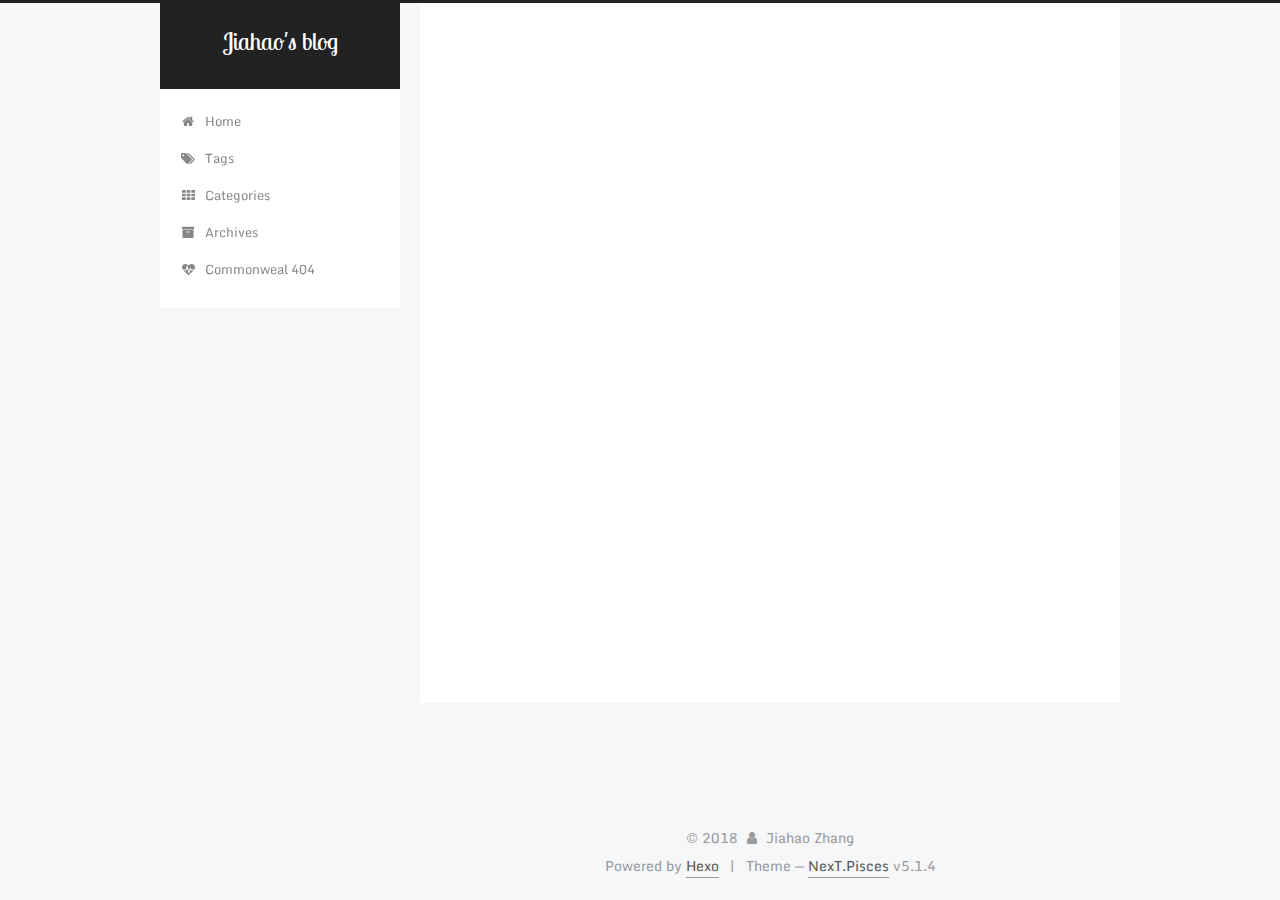
==== commit 35e75161: "Site updated: 2018-04-20 22:18:03" ====
--- a/index.html
+++ b/index.html
@@ -348,6 +348,17 @@
 
           
             
+              <span class="post-comments-count">
+                <span class="post-meta-divider">|</span>
+                <span class="post-meta-item-icon">
+                  <i class="fa fa-comment-o"></i>
+                </span>
+                <a href="/2018/04/07/我的第一篇博客/#comments" itemprop="discussionUrl">
+                  <span class="post-comments-count disqus-comment-count"
+                        data-disqus-identifier="2018/04/07/我的第一篇博客/" itemprop="commentCount"></span>
+                </a>
+              </span>
+            
           
 
           
@@ -652,6 +663,14 @@
 
   
 
+    
+      <script id="dsq-count-scr" src="https://Z.disqus.com/count.js" async></script>
+    
+
+    
+
+  
+
 
 
 
@@ -664,10 +683,6 @@
   
 
 
-
-
-
-  
 
 
 
--- a/css/main.css
+++ b/css/main.css
@@ -487,8 +487,8 @@
   margin: 20px 0;
   padding: 0;
   font-size: 13px;
-  color: #4d4d4c;
-  background: #f7f7f7;
+  color: #c5c8c6;
+  background: #1d1f21;
   line-height: 1.6;
 }
 pre,
@@ -508,7 +508,7 @@
 }
 pre code {
   padding: 0;
-  color: #4d4d4c;
+  color: #c5c8c6;
   background: none;
   text-shadow: none;
 }
@@ -531,7 +531,7 @@
 }
 .highlight figcaption {
   font-size: 1em;
-  color: #4d4d4c;
+  color: #c5c8c6;
   line-height: 1em;
   margin-bottom: 1em;
 }
@@ -545,23 +545,23 @@
 }
 .highlight figcaption a {
   float: right;
-  color: #4d4d4c;
+  color: #c5c8c6;
 }
 .highlight figcaption a:hover {
-  border-bottom-color: #4d4d4c;
+  border-bottom-color: #c5c8c6;
 }
 .highlight .gutter pre {
   padding-left: 10px;
   padding-right: 10px;
-  color: #869194;
+  color: #888f96;
   text-align: right;
-  background-color: #eff2f3;
+  background-color: #000;
 }
 .highlight .code pre {
   width: 100%;
   padding-left: 10px;
   padding-right: 10px;
-  background-color: #f7f7f7;
+  background-color: #1d1f21;
 }
 .highlight .line {
   height: 20px;
@@ -579,16 +579,16 @@
   border: none;
 }
 pre .deletion {
-  background: #fdd;
+  background: #008000;
 }
 pre .addition {
-  background: #dfd;
+  background: #800000;
 }
 pre .meta {
-  color: #8959a8;
+  color: #b294bb;
 }
 pre .comment {
-  color: #8e908c;
+  color: #969896;
 }
 pre .variable,
 pre .attribute,
@@ -602,7 +602,7 @@
 pre .css .id,
 pre .css .class,
 pre .css .pseudo {
-  color: #c82829;
+  color: #c66;
 }
 pre .number,
 pre .preprocessor,
@@ -611,7 +611,7 @@
 pre .params,
 pre .constant,
 pre .command {
-  color: #f5871f;
+  color: #de935f;
 }
 pre .ruby .class .title,
 pre .css .rules .attribute,
@@ -624,11 +624,11 @@
 pre .special,
 pre .number,
 pre .formula {
-  color: #718c00;
+  color: #b5bd68;
 }
 pre .title,
 pre .css .hexcolor {
-  color: #3e999f;
+  color: #8abeb7;
 }
 pre .function,
 pre .python .decorator,
@@ -638,11 +638,11 @@
 pre .perl .sub,
 pre .javascript .title,
 pre .coffeescript .title {
-  color: #4271ae;
+  color: #81a2be;
 }
 pre .keyword,
 pre .javascript .function {
-  color: #8959a8;
+  color: #b294bb;
 }
 .full-image.full-image.full-image.full-image {
   border: none;
@@ -1823,7 +1823,7 @@
   width: 4px;
   height: 4px;
   border-radius: 50%;
-  background: #c8cd29;
+  background: #d9ded6;
 }
 .links-of-blogroll {
   font-size: 13px;
